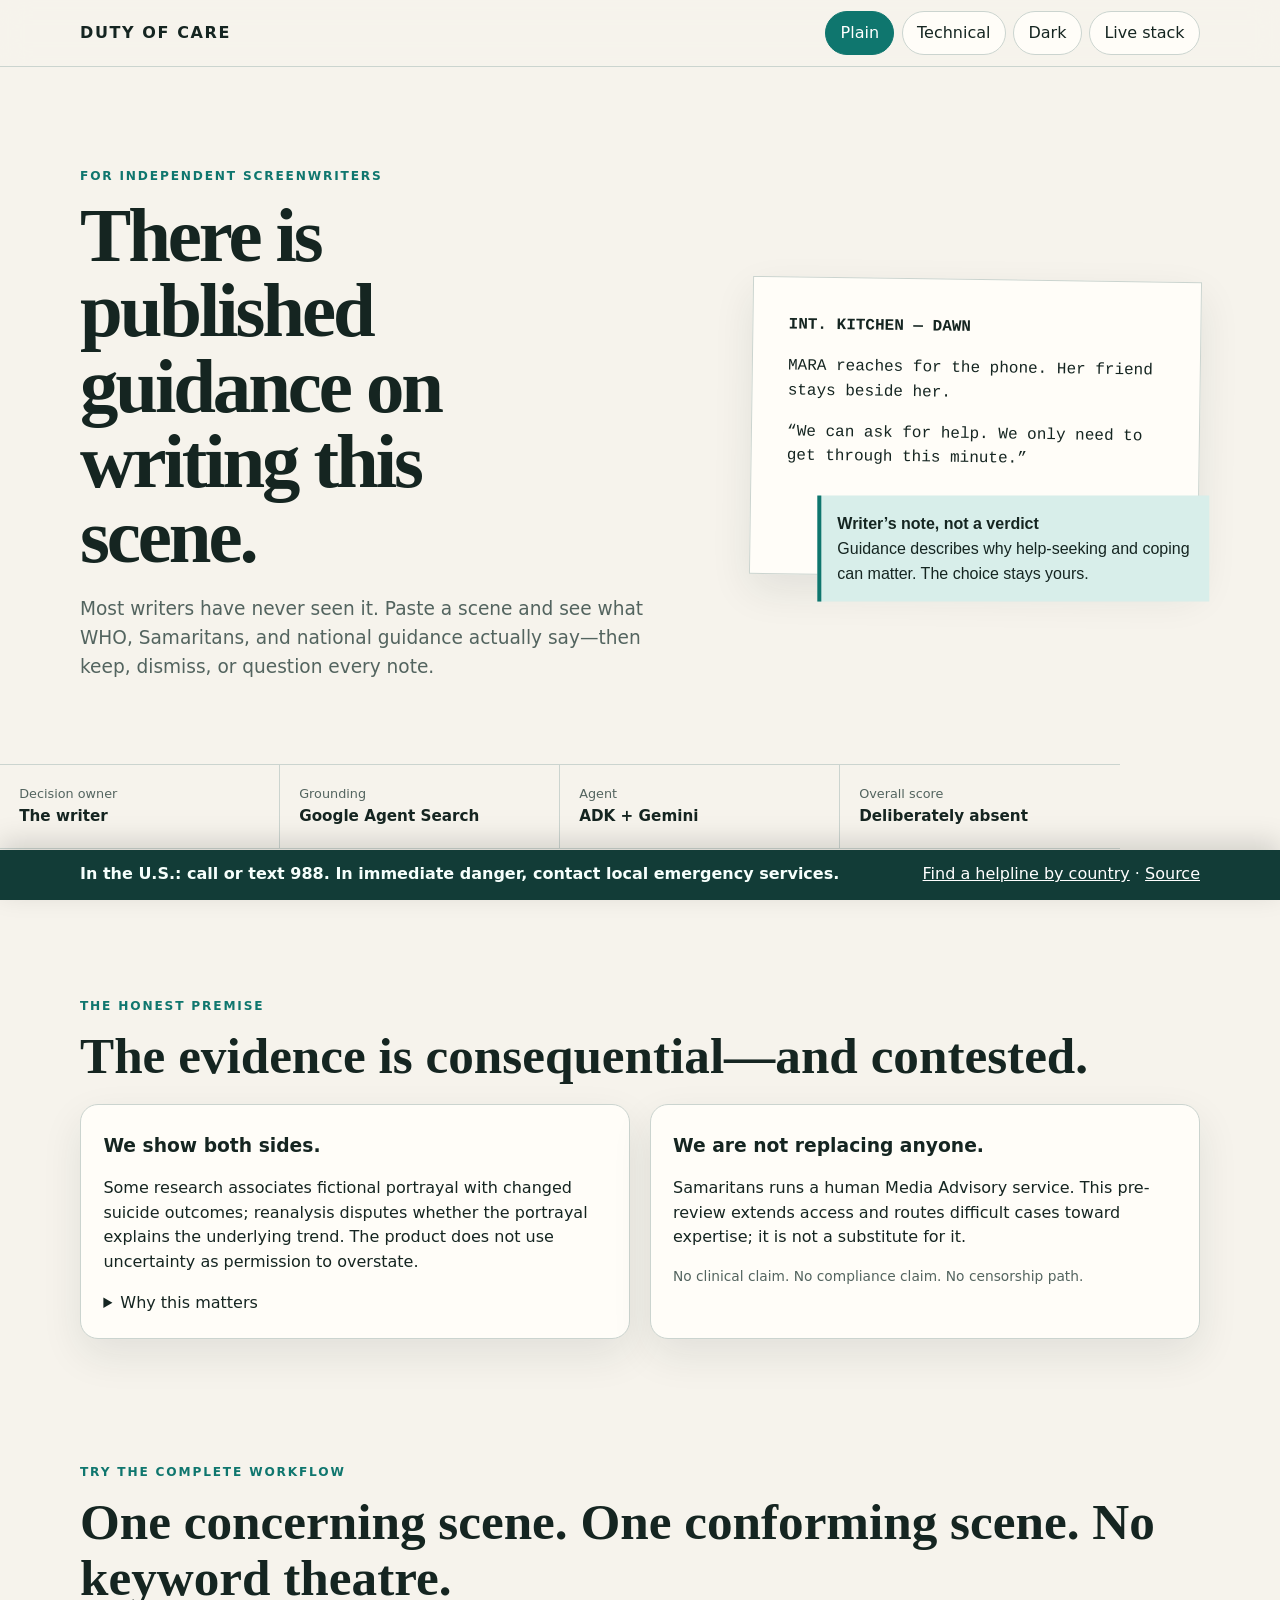
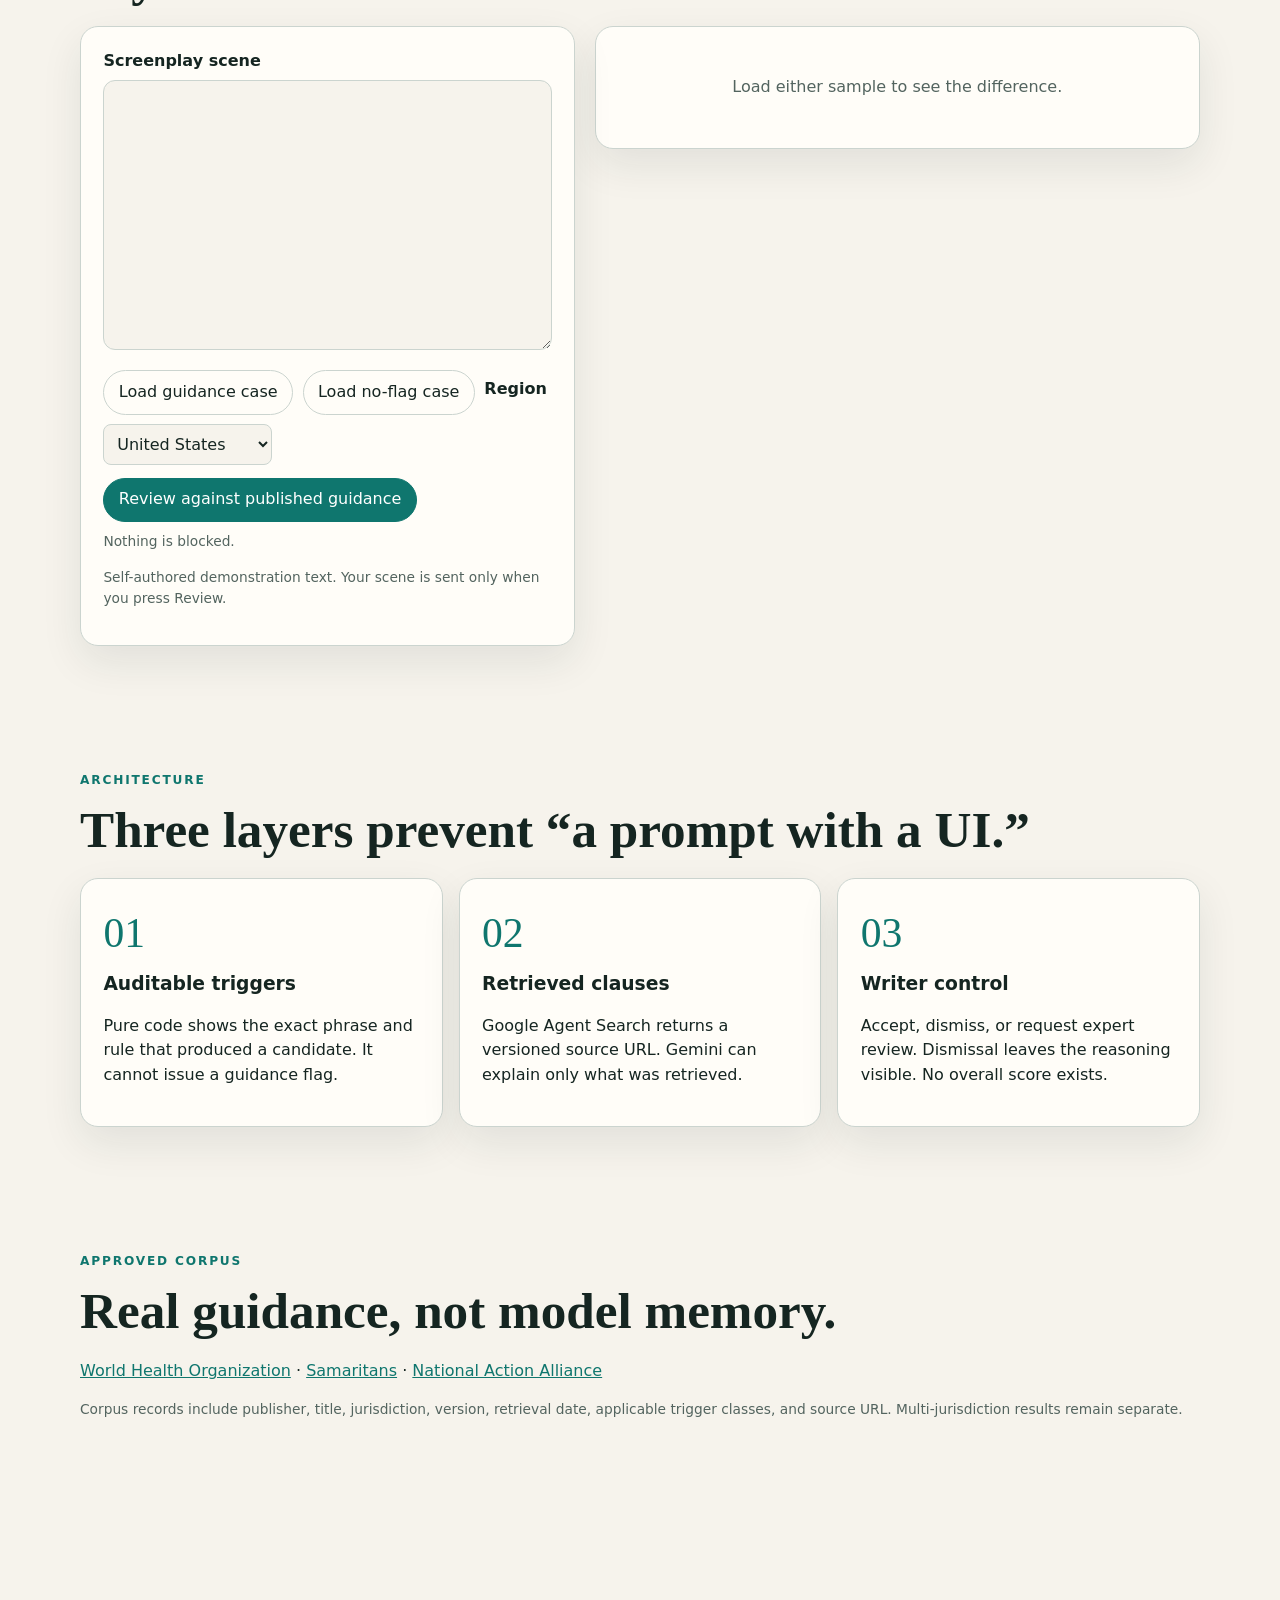
==== app/web/index.html @ 9bfb8b33 "Ship grounded ADK duty-of-care workflow" ====
<!doctype html>
<html lang="en" data-reading="plain">
<head>
  <meta charset="utf-8">
  <meta name="viewport" content="width=device-width, initial-scale=1">
  <meta name="description" content="Guidance-grounded pre-review for independent screenwriters.">
  <title>Duty of Care</title>
  <style>
    :root{color-scheme:light;--paper:#f6f3ec;--ink:#152521;--muted:#53645f;--line:#cbd4cf;--card:#fffdf8;--teal:#0f766e;--teal2:#d8eeea;--warn:#8b4c20;--shadow:0 16px 42px rgba(26,49,42,.09);font-family:Inter,ui-sans-serif,system-ui,sans-serif}
    html[data-theme="dark"]{color-scheme:dark;--paper:#101916;--ink:#eef7f3;--muted:#adbbb6;--line:#395049;--card:#17231f;--teal:#5ee0d2;--teal2:#173c37;--warn:#ffc395;--shadow:none}
    *{box-sizing:border-box}body{margin:0;background:var(--paper);color:var(--ink);line-height:1.55}.skip{position:absolute;left:-9999px}.skip:focus{left:1rem;top:1rem;background:var(--card);padding:.75rem;z-index:9}.shell{width:min(1120px,calc(100% - 2rem));margin:auto}
    header{position:sticky;top:0;z-index:4;background:color-mix(in srgb,var(--paper) 92%,transparent);backdrop-filter:blur(14px);border-bottom:1px solid var(--line)}nav{height:66px;display:flex;align-items:center;justify-content:space-between;gap:1rem}.brand{font-weight:800;letter-spacing:.1em}.tools{display:flex;gap:.45rem;align-items:center}button,select,textarea{font:inherit}button{border:1px solid var(--line);border-radius:999px;background:var(--card);color:var(--ink);padding:.55rem .9rem;cursor:pointer}button:hover{border-color:var(--teal)}button[aria-pressed="true"],.primary{background:var(--teal);color:#fff;border-color:var(--teal)}html[data-theme="dark"] .primary,html[data-theme="dark"] button[aria-pressed="true"]{color:#071512}
    main{padding-bottom:9rem}.hero{padding:5.5rem 0 3rem;display:grid;grid-template-columns:1.15fr .85fr;gap:4rem;align-items:center}.eyebrow{font-size:.76rem;font-weight:800;letter-spacing:.15em;color:var(--teal);text-transform:uppercase}.hero h1{font-family:Georgia,serif;font-size:clamp(2.6rem,6vw,5.2rem);line-height:.98;letter-spacing:-.04em;margin:.5rem 0 1.3rem;max-width:12ch}.deck{font-size:1.16rem;color:var(--muted);max-width:62ch}.script{background:var(--card);box-shadow:var(--shadow);padding:2.2rem;border:1px solid var(--line);font-family:ui-monospace,monospace;position:relative;transform:rotate(.8deg)}.annotation{margin:1.5rem -3rem -3.8rem 2rem;background:var(--teal2);border-left:4px solid var(--teal);padding:1rem;font-family:Inter,sans-serif;transform:rotate(-.8deg)}
    .facts{display:grid;grid-template-columns:repeat(4,1fr);border-block:1px solid var(--line);margin:1rem 0 5rem}.facts div{padding:1.2rem;border-right:1px solid var(--line)}.facts div:last-child{border:0}.facts span{display:block;color:var(--muted);font-size:.8rem}.facts strong{font-size:.95rem}.section{padding:3.5rem 0}.section h2{font-family:Georgia,serif;font-size:clamp(2rem,4vw,3.4rem);line-height:1.08;margin:.4rem 0 1.3rem}.grid{display:grid;grid-template-columns:1fr 1fr;gap:1.2rem}.card{background:var(--card);border:1px solid var(--line);border-radius:18px;padding:1.4rem;box-shadow:var(--shadow)}.card h3{margin:.2rem 0 .5rem}.small{font-size:.86rem;color:var(--muted)}.info{border:0;padding:.1rem .45rem;color:var(--teal);background:transparent;font-weight:bold}.tooltip{border-left:3px solid var(--teal);padding:.8rem 1rem;background:var(--teal2);font-size:.9rem}
    .workbench{display:grid;grid-template-columns:.9fr 1.1fr;gap:1.2rem;align-items:start}.editor{position:sticky;top:84px}label{display:block;font-weight:700;margin-bottom:.35rem}textarea{width:100%;min-height:270px;resize:vertical;background:var(--paper);color:var(--ink);border:1px solid var(--line);border-radius:12px;padding:1rem;font-family:ui-monospace,monospace;font-size:.9rem}select{background:var(--paper);color:var(--ink);border:1px solid var(--line);border-radius:8px;padding:.55rem}.row{display:flex;gap:.6rem;align-items:center;flex-wrap:wrap;margin-top:.8rem}.results{min-height:360px}.empty{color:var(--muted);padding:3rem 1rem;text-align:center}.flag{margin-bottom:1rem}.flag.dismissed{opacity:.68}.flag.dismissed .flag-body{text-decoration:none}.state{font-size:.74rem;text-transform:uppercase;letter-spacing:.1em;color:var(--teal);font-weight:800}.clause{border-left:3px solid var(--teal);padding-left:1rem;margin:1rem 0}.clause a{color:var(--teal)}.agent-copy{white-space:pre-wrap}.controls{display:flex;gap:.5rem;flex-wrap:wrap}.danger-note{color:var(--warn)}
    .flow{display:grid;grid-template-columns:repeat(3,1fr);gap:1rem}.number{font-family:Georgia,serif;font-size:2.6rem;color:var(--teal)}.sources a{color:var(--teal)}footer{position:fixed;bottom:0;left:0;right:0;background:#123c37;color:#f6fffc;z-index:6;padding:.8rem 0;box-shadow:0 -8px 28px rgba(0,0,0,.15)}footer .shell{display:flex;justify-content:space-between;gap:1rem;align-items:center}footer a{color:#fff}.resource{font-weight:700}
    [data-reading="plain"] [data-mode="technical"],[data-reading="technical"] [data-mode="plain"]{display:none}.live{position:fixed;right:1rem;top:76px;background:var(--card);border:1px solid var(--line);border-radius:14px;padding:1rem;width:min(340px,calc(100% - 2rem));box-shadow:var(--shadow);z-index:8}.live[hidden]{display:none}.status-dot{display:inline-block;width:.65rem;height:.65rem;border-radius:50%;background:#b7791f;margin-right:.4rem}.status-dot.up{background:#12805c}.status-dot.down{background:#b54040}
    @media(max-width:800px){.hero,.workbench{grid-template-columns:1fr}.hero{gap:2rem;padding-top:3rem}.facts{grid-template-columns:1fr 1fr}.facts div:nth-child(2){border-right:0}.flow,.grid{grid-template-columns:1fr}.editor{position:static}.script{transform:none}.annotation{margin:1rem 0 -3rem;transform:none}footer .shell{align-items:flex-start;flex-direction:column;gap:.2rem}.tools button[data-label]{font-size:0}.tools button[data-label]::after{content:attr(data-label);font-size:.8rem}main{padding-bottom:10rem}}
  </style>
</head>
<body>
  <a class="skip" href="#main">Skip to content</a>
  <header><nav class="shell"><span class="brand">DUTY OF CARE</span><div class="tools"><button data-mode-button="plain" aria-pressed="true">Plain</button><button data-mode-button="technical" aria-pressed="false">Technical</button><button data-theme>Dark</button><button data-live data-label="Live stack">Live stack</button></div></nav></header>
  <main id="main">
    <section class="hero shell">
      <div><p class="eyebrow">For independent screenwriters</p><h1>There is published guidance on writing this scene.</h1><p class="deck" data-mode="plain">Most writers have never seen it. Paste a scene and see what WHO, Samaritans, and national guidance actually say—then keep, dismiss, or question every note.</p><p class="deck" data-mode="technical">Deterministic screenplay triggers select candidate passages. Google Agent Search retrieves source-linked clauses; a Gemini ADK reviewer explains context. No citation means no flag.</p></div>
      <div class="script" aria-label="Illustrative screenplay page"><strong>INT. KITCHEN — DAWN</strong><p>MARA reaches for the phone. Her friend stays beside her.</p><p>“We can ask for help. We only need to get through this minute.”</p><aside class="annotation"><strong>Writer’s note, not a verdict</strong><br>Guidance describes why help-seeking and coping can matter. The choice stays yours.</aside></div>
    </section>
    <div class="facts shell"><div><span>Decision owner</span><strong>The writer</strong></div><div><span>Grounding</span><strong>Google Agent Search</strong></div><div><span>Agent</span><strong>ADK + Gemini</strong></div><div><span>Overall score</span><strong>Deliberately absent</strong></div></div>

    <section class="section shell"><p class="eyebrow">The honest premise</p><h2>The evidence is consequential—and contested.</h2><div class="grid"><article class="card"><h3 data-mode="plain">We show both sides.</h3><h3 data-mode="technical">Association is not a settled causal estimate.</h3><p>Some research associates fictional portrayal with changed suicide outcomes; reanalysis disputes whether the portrayal explains the underlying trend. The product does not use uncertainty as permission to overstate.</p><details><summary>Why this matters</summary><p class="tooltip">An informed reviewer should see the disagreement, source dates, and limits—not a dramatic statistic stripped of context.</p></details></article><article class="card"><h3>We are not replacing anyone.</h3><p>Samaritans runs a human Media Advisory service. This pre-review extends access and routes difficult cases toward expertise; it is not a substitute for it.</p><p class="small">No clinical claim. No compliance claim. No censorship path.</p></article></div></section>

    <section class="section shell" id="review"><p class="eyebrow">Try the complete workflow</p><h2>One concerning scene. One conforming scene. No keyword theatre.</h2><div class="workbench"><form class="card editor" data-form><label for="scene">Screenplay scene</label><textarea id="scene" name="screenplay"></textarea><div class="row"><button type="button" data-sample="flagged">Load guidance case</button><button type="button" data-sample="not_flagged">Load no-flag case</button><label for="region">Region</label><select id="region" name="region"><option value="US">United States</option><option value="GB">United Kingdom</option><option value="CA">Canada</option></select></div><div class="row"><button class="primary" type="submit">Review against published guidance</button><span class="small" data-run-state>Nothing is blocked.</span></div><p class="small">Self-authored demonstration text. Your scene is sent only when you press Review.</p></form><section class="results" data-results aria-live="polite"><div class="card empty">Load either sample to see the difference.</div></section></div></section>

    <section class="section shell"><p class="eyebrow">Architecture</p><h2>Three layers prevent “a prompt with a UI.”</h2><div class="flow"><article class="card"><span class="number">01</span><h3>Auditable triggers</h3><p>Pure code shows the exact phrase and rule that produced a candidate. It cannot issue a guidance flag.</p></article><article class="card"><span class="number">02</span><h3>Retrieved clauses</h3><p>Google Agent Search returns a versioned source URL. Gemini can explain only what was retrieved.</p></article><article class="card"><span class="number">03</span><h3>Writer control</h3><p>Accept, dismiss, or request expert review. Dismissal leaves the reasoning visible. No overall score exists.</p></article></div></section>

    <section class="section shell sources"><p class="eyebrow">Approved corpus</p><h2>Real guidance, not model memory.</h2><p><a href="https://www.who.int/publications/i/item/preventing-suicide-a-resource-for-filmmakers-and-others-working-on-stage-and-screen">World Health Organization</a> · <a href="https://www.samaritans.org/about-samaritans/media-guidelines/guidance-portrayals-suicide-and-self-harm-drama/">Samaritans</a> · <a href="https://theactionalliance.org/resource/national-recommendations-depicting-suicide">National Action Alliance</a></p><p class="small">Corpus records include publisher, title, jurisdiction, version, retrieval date, applicable trigger classes, and source URL. Multi-jurisdiction results remain separate.</p></section>
  </main>

  <aside class="live" data-live-panel hidden><strong>Live integrations</strong><p class="small">Real round trips, cached for one minute.</p><div data-health>Waiting…</div><button data-live-close>Close</button></aside>
  <footer><div class="shell"><span class="resource">In the U.S.: call or text 988. In immediate danger, contact local emergency services.</span><span><a href="https://findahelpline.com/">Find a helpline by country</a> · <a href="https://github.com/usv240/duty-of-care">Source</a></span></div></footer>
  <script>
    const $=(q)=>document.querySelector(q);let samples={};
    function setMode(mode){document.documentElement.dataset.reading=mode;document.querySelectorAll('[data-mode-button]').forEach(b=>b.setAttribute('aria-pressed',String(b.dataset.modeButton===mode)));localStorage.setItem('care-mode',mode)}
    setMode(localStorage.getItem('care-mode')==='technical'?'technical':'plain');document.querySelectorAll('[data-mode-button]').forEach(b=>b.onclick=()=>setMode(b.dataset.modeButton));
    $('[data-theme]').onclick=()=>{const dark=document.documentElement.dataset.theme!=='dark';document.documentElement.dataset.theme=dark?'dark':'';$('[data-theme]').textContent=dark?'Light':'Dark'};
    async function loadSamples(){const r=await fetch('/v1/samples');samples=(await r.json()).data;$('[data-sample="flagged"]').onclick=()=>{$('#scene').value=samples.flagged};$('[data-sample="not_flagged"]').onclick=()=>{$('#scene').value=samples.not_flagged};$('#scene').value=samples.flagged}
    function el(tag,text,cls){const n=document.createElement(tag);if(text!==undefined)n.textContent=text;if(cls)n.className=cls;return n}
    function render(data){const host=$('[data-results]');host.replaceChildren();if(!data.grounded_flags.length){const c=el('article',undefined,'card');c.append(el('span','No guidance flag was raised.','state'),el('h3','The subject alone is not the test.'),el('p','No deterministic candidate plus applicable retrieved clause survived the gate. This is still not certification.'));host.append(c);return}data.grounded_flags.forEach(flag=>{const card=el('article',undefined,'card flag');const state=el('span','Open · writer decides','state');card.append(state,el('h3',flag.heading));flag.triggers.forEach(t=>card.append(el('p',`${t.trigger_class.replaceAll('_',' ')} — ${t.rule}`,'small')));flag.clauses.forEach(c=>{const box=el('div',undefined,'clause');box.append(el('strong',`${c.publisher} · ${c.jurisdiction}`),el('p',c.clause));const a=el('a','Open source');a.href=c.source_url;a.target='_blank';a.rel='noreferrer';box.append(a);card.append(box)});card.append(el('p',flag.agent.text,'agent-copy'));const controls=el('div',undefined,'controls');[['Accept note','accepted'],['Dismiss note','dismissed'],['Request expert review','expert review requested']].forEach(([label,next])=>{const b=el('button',label);b.type='button';b.onclick=()=>{state.textContent=`${next} · reasoning remains visible`;if(next==='dismissed')card.classList.add('dismissed')};controls.append(b)});card.append(controls);host.append(card)})}
    $('[data-form]').onsubmit=async e=>{e.preventDefault();const state=$('[data-run-state]');state.textContent='Retrieving clauses and running the grounded reviewer…';const body={screenplay:$('#scene').value,region:$('#region').value};try{const r=await fetch('/v1/review',{method:'POST',headers:{'content-type':'application/json'},body:JSON.stringify(body)});const p=await r.json();if(!r.ok)throw new Error(p.detail?.message||p.error?.message||'Review failed');render(p.data);state.textContent='Complete · writer still decides.'}catch(err){state.textContent=err.message;const c=el('div',undefined,'card danger-note');c.textContent='The review failed closed. No guidance result was invented.';$('[data-results]').replaceChildren(c)}};
    $('[data-live]').onclick=async()=>{const panel=$('[data-live-panel]');panel.hidden=false;const host=$('[data-health]');host.textContent='Checking…';try{const r=await fetch('/health');const p=await r.json();host.replaceChildren();Object.entries(p.integrations).forEach(([name,v])=>{const row=el('p');const dot=el('span',undefined,`status-dot ${v.ok?'up':'down'}`);row.append(dot,document.createTextNode(`${name.replaceAll('_',' ')} · ${v.ok?'available':'unavailable'}`));host.append(row)})}catch{host.textContent='Health check unavailable'}};$('[data-live-close]').onclick=()=>{$('[data-live-panel]').hidden=true};
    loadSamples();
  </script>
</body>
</html>
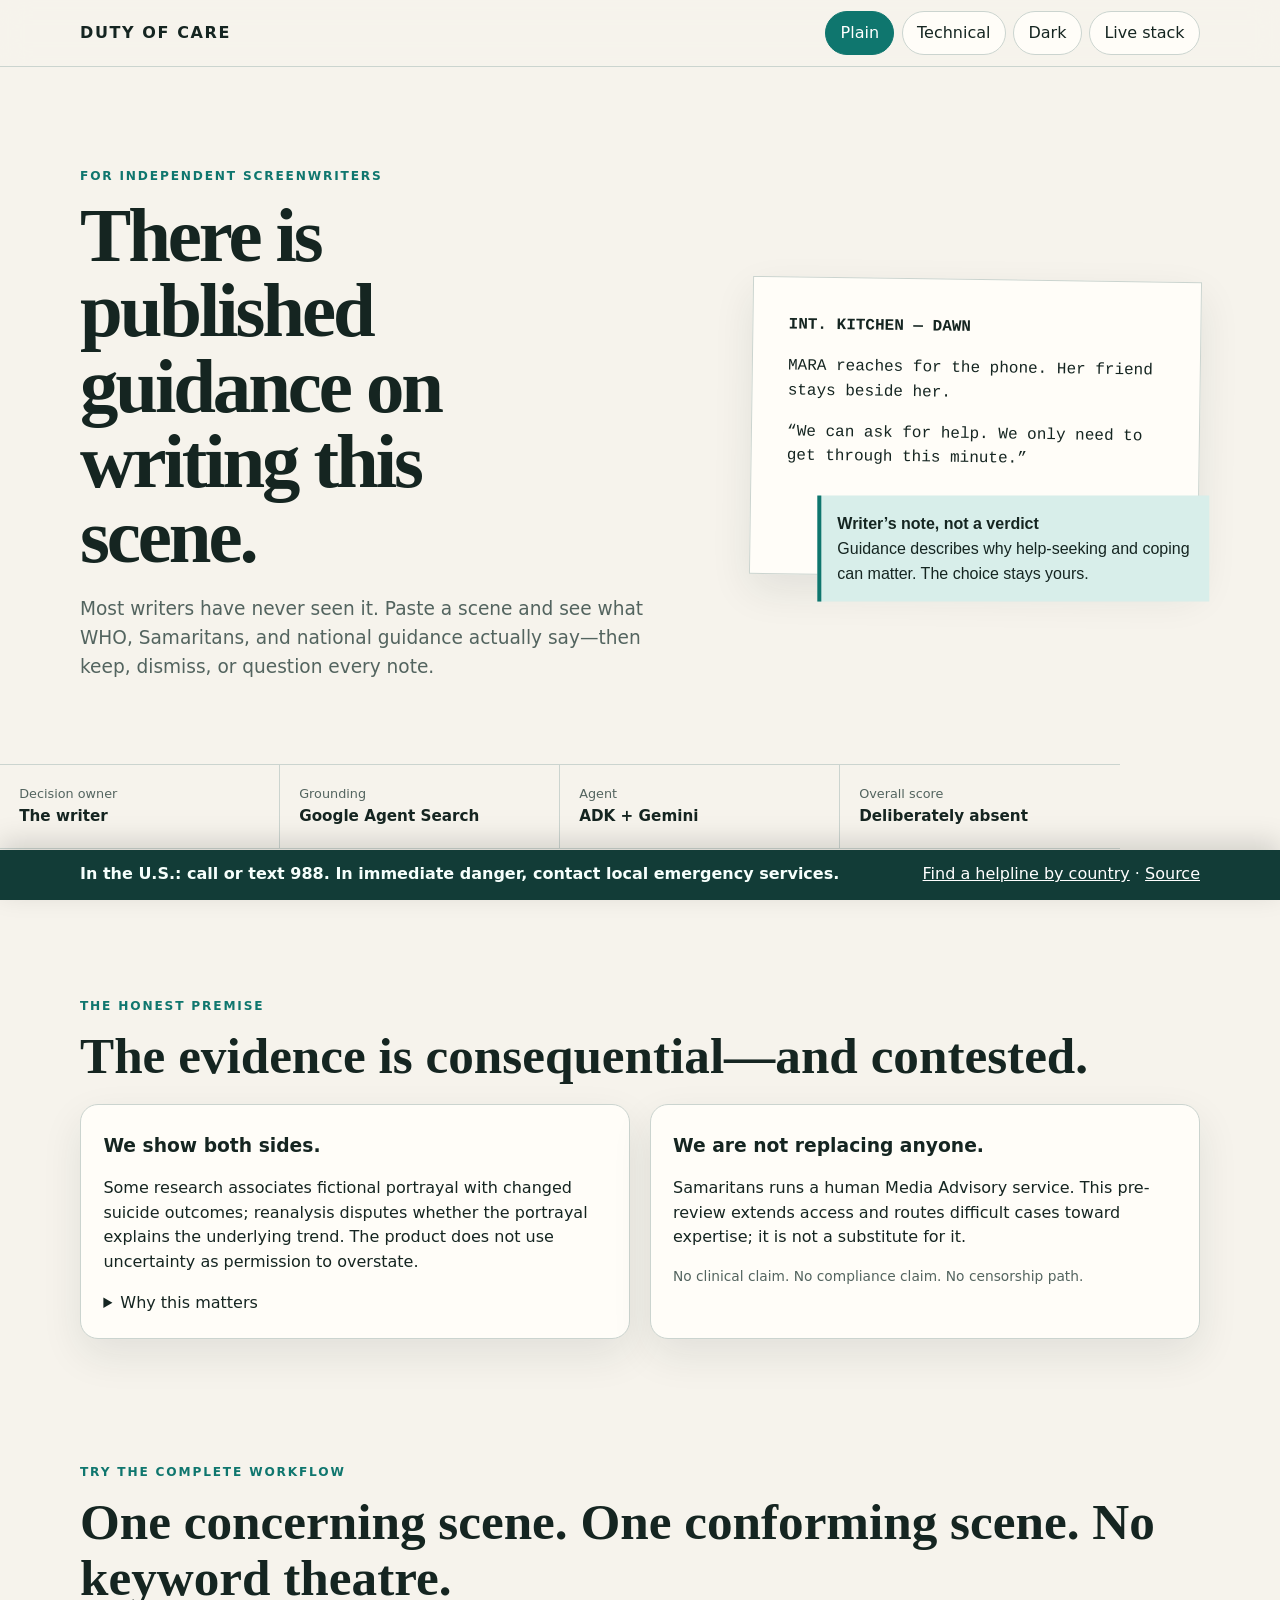
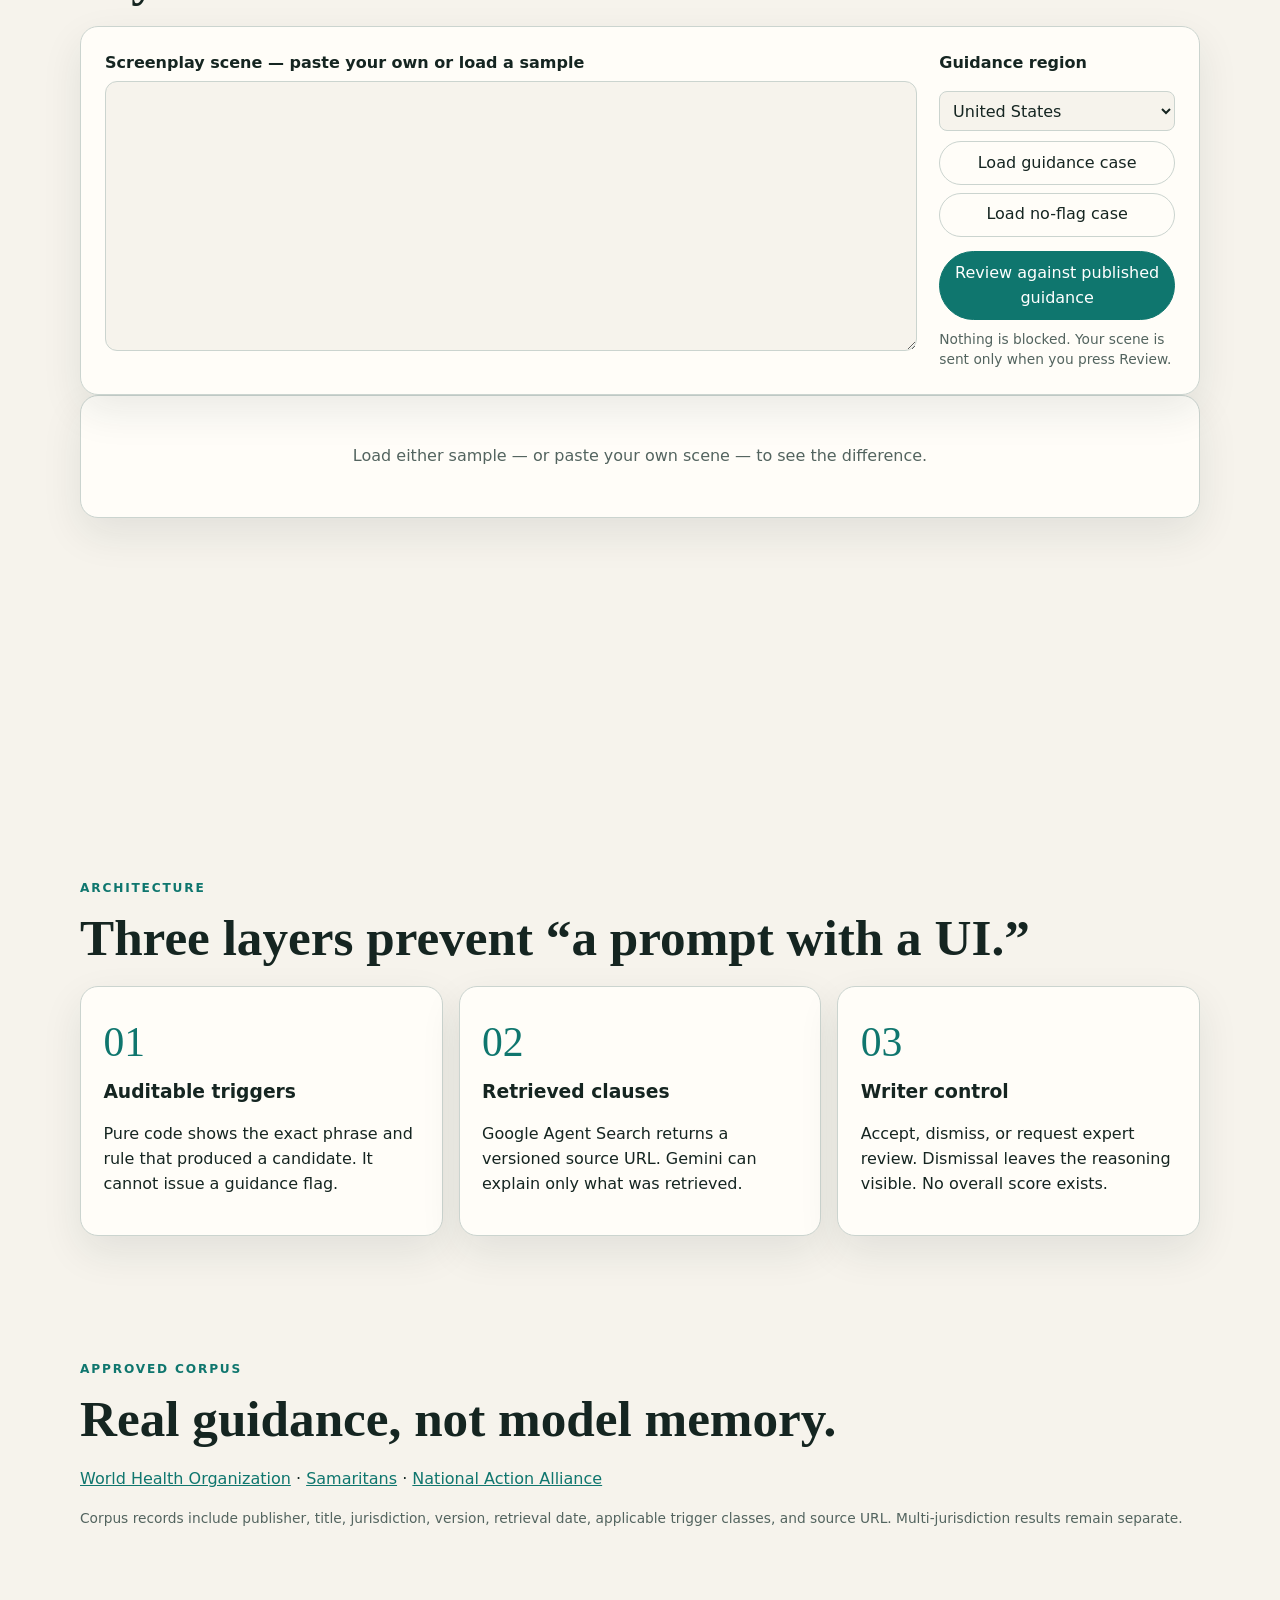
==== commit e9503db9: "Replace flat flag list with an annotated screenplay coverage view Triggers now carry exact character" ====
--- a/app/web/index.html
+++ b/app/web/index.html
@@ -16,6 +16,60 @@
     .flow{display:grid;grid-template-columns:repeat(3,1fr);gap:1rem}.number{font-family:Georgia,serif;font-size:2.6rem;color:var(--teal)}.sources a{color:var(--teal)}footer{position:fixed;bottom:0;left:0;right:0;background:#123c37;color:#f6fffc;z-index:6;padding:.8rem 0;box-shadow:0 -8px 28px rgba(0,0,0,.15)}footer .shell{display:flex;justify-content:space-between;gap:1rem;align-items:center}footer a{color:#fff}.resource{font-weight:700}
     [data-reading="plain"] [data-mode="technical"],[data-reading="technical"] [data-mode="plain"]{display:none}.live{position:fixed;right:1rem;top:76px;background:var(--card);border:1px solid var(--line);border-radius:14px;padding:1rem;width:min(340px,calc(100% - 2rem));box-shadow:var(--shadow);z-index:8}.live[hidden]{display:none}.status-dot{display:inline-block;width:.65rem;height:.65rem;border-radius:50%;background:#b7791f;margin-right:.4rem}.status-dot.up{background:#12805c}.status-dot.down{background:#b54040}
     @media(max-width:800px){.hero,.workbench{grid-template-columns:1fr}.hero{gap:2rem;padding-top:3rem}.facts{grid-template-columns:1fr 1fr}.facts div:nth-child(2){border-right:0}.flow,.grid{grid-template-columns:1fr}.editor{position:static}.script{transform:none}.annotation{margin:1rem 0 -3rem;transform:none}footer .shell{align-items:flex-start;flex-direction:column;gap:.2rem}.tools button[data-label]{font-size:0}.tools button[data-label]::after{content:attr(data-label);font-size:.8rem}main{padding-bottom:10rem}}
+
+    /* --- coverage workbench --- */
+    .tally{display:grid;grid-template-columns:repeat(4,1fr);gap:1px;background:var(--line);border:1px solid var(--line);border-radius:14px;overflow:hidden;margin-bottom:1.1rem}
+    .tally div{background:var(--card);padding:.85rem 1rem}.tally b{display:block;font-size:1.5rem;font-family:Georgia,serif;line-height:1.1}.tally span{font-size:.72rem;color:var(--muted);text-transform:uppercase;letter-spacing:.08em}
+    .coverage{display:grid;grid-template-columns:1.02fr .98fr;gap:1.2rem;align-items:start}
+    .page{background:#fffefb;color:#1a1a1a;border:1px solid var(--line);border-radius:6px;box-shadow:var(--shadow);padding:2.4rem 2.6rem;font-family:"Courier New",ui-monospace,monospace;font-size:.92rem;line-height:1.75;position:sticky;top:84px;max-height:78vh;overflow:auto}
+    html[data-theme="dark"] .page{background:#f4f1e8}
+    .page .slug{font-weight:700;text-transform:uppercase;letter-spacing:.06em;margin:1.6rem 0 .9rem}.page .slug:first-child{margin-top:0}
+    .page p{margin:0 0 .85rem;white-space:pre-wrap}
+    .page .pagehead{display:flex;justify-content:space-between;font-size:.7rem;letter-spacing:.12em;color:#8a8578;border-bottom:1px solid #e2ddd0;padding-bottom:.6rem;margin-bottom:1.4rem;text-transform:uppercase}
+    mark.trig{background:transparent;color:inherit;border-bottom:2.5px solid var(--tc);padding:.05em 0;cursor:pointer;position:relative}
+    mark.trig:hover,mark.trig.active{background:var(--tcbg)}
+    mark.trig.active{outline:2px solid var(--tc);outline-offset:2px;border-radius:2px}
+    mark.trig sup{font-family:Inter,sans-serif;font-size:.6rem;font-weight:800;color:var(--tc);padding-left:.15em;vertical-align:super}
+    .tc-method_specificity{--tc:#b3261e;--tcbg:#fbe4e2}.tc-framing_as_solution{--tc:#9a5b00;--tcbg:#fcefdc}.tc-absence_of_help_seeking{--tc:#0f766e;--tcbg:#dcf0ed}.tc-romanticisation{--tc:#6b3fa0;--tcbg:#eee5f7}.tc-repetition{--tc:#4a5568;--tcbg:#e6e9ee}.tc-signposting_absence{--tc:#4a5568;--tcbg:#e6e9ee}
+    .notes{display:grid;gap:.9rem}
+    .note{background:var(--card);border:1px solid var(--line);border-radius:16px;box-shadow:var(--shadow);overflow:hidden;transition:opacity .18s,border-color .18s}
+    .note.dismissed{opacity:.55}.note.flash{border-color:var(--teal);box-shadow:0 0 0 3px var(--teal2)}
+    .note-top{padding:1rem 1.2rem .8rem;border-bottom:1px solid var(--line);display:flex;justify-content:space-between;align-items:flex-start;gap:.8rem}
+    .note-top h3{margin:0;font-size:.95rem;font-family:ui-monospace,monospace;letter-spacing:.02em}
+    .state{font-size:.68rem;text-transform:uppercase;letter-spacing:.1em;color:var(--teal);font-weight:800;white-space:nowrap}
+    .chips{display:flex;flex-wrap:wrap;gap:.35rem;padding:.85rem 1.2rem 0}
+    .chip{font-size:.7rem;font-weight:700;letter-spacing:.04em;padding:.28rem .6rem;border-radius:999px;border:1px solid var(--tc);color:var(--tc);background:var(--tcbg);cursor:pointer}
+    html[data-theme="dark"] .chip{background:transparent}
+    .rulelist{margin:.8rem 1.2rem 0;padding:0;list-style:none;font-size:.82rem;color:var(--muted)}.rulelist li{padding-left:1rem;position:relative;margin-bottom:.3rem}.rulelist li::before{content:"";position:absolute;left:0;top:.55em;width:5px;height:5px;border-radius:50%;background:var(--muted)}
+    .srcs{margin:1rem 1.2rem 0;border-top:1px dashed var(--line);padding-top:.9rem}
+    .srchead{font-size:.7rem;text-transform:uppercase;letter-spacing:.1em;color:var(--muted);font-weight:800;margin-bottom:.6rem;display:flex;align-items:center;gap:.4rem}
+    .src{display:grid;grid-template-columns:auto 1fr;gap:.7rem;padding:.6rem 0;border-bottom:1px solid var(--line)}.src:last-child{border-bottom:0}
+    .sigil{width:34px;height:34px;border-radius:8px;background:var(--teal);color:#fff;display:grid;place-items:center;font-size:.68rem;font-weight:800;letter-spacing:.02em}
+    html[data-theme="dark"] .sigil{color:#071512}
+    .src q{display:block;font-size:.86rem;line-height:1.5;quotes:none;font-style:italic;color:var(--ink)}
+    .srcmeta{font-size:.72rem;color:var(--muted);margin-top:.3rem;display:flex;flex-wrap:wrap;gap:.5rem;align-items:center}
+    .juris{border:1px solid var(--line);border-radius:4px;padding:.05rem .35rem;font-weight:700;letter-spacing:.04em}
+    .srcmeta a{color:var(--teal)}
+    .revision{margin:1rem 1.2rem 0;background:var(--teal2);border-left:3px solid var(--teal);border-radius:0 10px 10px 0;padding:.9rem 1rem}
+    .revision .who{font-size:.7rem;text-transform:uppercase;letter-spacing:.1em;font-weight:800;color:var(--teal);margin-bottom:.45rem;display:flex;gap:.4rem;align-items:center;flex-wrap:wrap}
+    .revision p{margin:0;font-size:.88rem;white-space:pre-wrap;line-height:1.6}
+    .modelchip{font-size:.62rem;background:var(--card);border:1px solid var(--line);border-radius:999px;padding:.1rem .5rem;letter-spacing:.02em;color:var(--muted);font-weight:700}
+    .controls{display:flex;gap:.45rem;flex-wrap:wrap;padding:1rem 1.2rem 1.2rem}.controls button{font-size:.82rem;padding:.45rem .8rem}
+    .audit{background:var(--card);border:1px dashed var(--line);border-radius:14px;padding:1rem 1.2rem;font-size:.84rem}
+    .audit h4{margin:0 0 .6rem;font-size:.72rem;text-transform:uppercase;letter-spacing:.1em;color:var(--muted)}
+    .audit ol{margin:0;padding-left:1.1rem;color:var(--muted)}.audit li{margin-bottom:.25rem}
+    .clear-note{background:var(--card);border:1px solid var(--line);border-radius:16px;padding:1.6rem;box-shadow:var(--shadow)}
+    .clear-note .state{color:#12805c}
+    @media(max-width:900px){.coverage{grid-template-columns:1fr}.page{position:static;max-height:none;padding:1.6rem}.tally{grid-template-columns:1fr 1fr}}
+
+    .editor{padding:1.5rem}
+    .editrow{display:grid;grid-template-columns:1.55fr .45fr;gap:1.4rem;align-items:start}
+    .editside{display:grid;gap:.6rem;align-content:start}
+    .editside .small{margin:0;line-height:1.45}
+    .samplebtns{display:grid;gap:.45rem}
+    .samplebtns button{width:100%}
+    .editside .primary{width:100%;margin-top:.3rem}
+    @media(max-width:800px){.editrow{grid-template-columns:1fr}}
   </style>
 </head>
 <body>
@@ -30,7 +84,7 @@
 
     <section class="section shell"><p class="eyebrow">The honest premise</p><h2>The evidence is consequential—and contested.</h2><div class="grid"><article class="card"><h3 data-mode="plain">We show both sides.</h3><h3 data-mode="technical">Association is not a settled causal estimate.</h3><p>Some research associates fictional portrayal with changed suicide outcomes; reanalysis disputes whether the portrayal explains the underlying trend. The product does not use uncertainty as permission to overstate.</p><details><summary>Why this matters</summary><p class="tooltip">An informed reviewer should see the disagreement, source dates, and limits—not a dramatic statistic stripped of context.</p></details></article><article class="card"><h3>We are not replacing anyone.</h3><p>Samaritans runs a human Media Advisory service. This pre-review extends access and routes difficult cases toward expertise; it is not a substitute for it.</p><p class="small">No clinical claim. No compliance claim. No censorship path.</p></article></div></section>
 
-    <section class="section shell" id="review"><p class="eyebrow">Try the complete workflow</p><h2>One concerning scene. One conforming scene. No keyword theatre.</h2><div class="workbench"><form class="card editor" data-form><label for="scene">Screenplay scene</label><textarea id="scene" name="screenplay"></textarea><div class="row"><button type="button" data-sample="flagged">Load guidance case</button><button type="button" data-sample="not_flagged">Load no-flag case</button><label for="region">Region</label><select id="region" name="region"><option value="US">United States</option><option value="GB">United Kingdom</option><option value="CA">Canada</option></select></div><div class="row"><button class="primary" type="submit">Review against published guidance</button><span class="small" data-run-state>Nothing is blocked.</span></div><p class="small">Self-authored demonstration text. Your scene is sent only when you press Review.</p></form><section class="results" data-results aria-live="polite"><div class="card empty">Load either sample to see the difference.</div></section></div></section>
+    <section class="section shell" id="review"><p class="eyebrow">Try the complete workflow</p><h2>One concerning scene. One conforming scene. No keyword theatre.</h2><form class="card editor" data-form><div class="editrow"><div><label for="scene">Screenplay scene — paste your own or load a sample</label><textarea id="scene" name="screenplay" spellcheck="false"></textarea></div><div class="editside"><label for="region">Guidance region</label><select id="region" name="region"><option value="US">United States</option><option value="GB">United Kingdom</option><option value="CA">Canada</option></select><div class="samplebtns"><button type="button" data-sample="flagged">Load guidance case</button><button type="button" data-sample="not_flagged">Load no-flag case</button></div><button class="primary" type="submit">Review against published guidance</button><p class="small" data-run-state>Nothing is blocked. Your scene is sent only when you press Review.</p></div></div></form><section class="results" data-results aria-live="polite"><div class="card empty">Load either sample — or paste your own scene — to see the difference.</div></section></section>
 
     <section class="section shell"><p class="eyebrow">Architecture</p><h2>Three layers prevent “a prompt with a UI.”</h2><div class="flow"><article class="card"><span class="number">01</span><h3>Auditable triggers</h3><p>Pure code shows the exact phrase and rule that produced a candidate. It cannot issue a guidance flag.</p></article><article class="card"><span class="number">02</span><h3>Retrieved clauses</h3><p>Google Agent Search returns a versioned source URL. Gemini can explain only what was retrieved.</p></article><article class="card"><span class="number">03</span><h3>Writer control</h3><p>Accept, dismiss, or request expert review. Dismissal leaves the reasoning visible. No overall score exists.</p></article></div></section>
 
@@ -46,7 +100,117 @@
     $('[data-theme]').onclick=()=>{const dark=document.documentElement.dataset.theme!=='dark';document.documentElement.dataset.theme=dark?'dark':'';$('[data-theme]').textContent=dark?'Light':'Dark'};
     async function loadSamples(){const r=await fetch('/v1/samples');samples=(await r.json()).data;$('[data-sample="flagged"]').onclick=()=>{$('#scene').value=samples.flagged};$('[data-sample="not_flagged"]').onclick=()=>{$('#scene').value=samples.not_flagged};$('#scene').value=samples.flagged}
     function el(tag,text,cls){const n=document.createElement(tag);if(text!==undefined)n.textContent=text;if(cls)n.className=cls;return n}
-    function render(data){const host=$('[data-results]');host.replaceChildren();if(!data.grounded_flags.length){const c=el('article',undefined,'card');c.append(el('span','No guidance flag was raised.','state'),el('h3','The subject alone is not the test.'),el('p','No deterministic candidate plus applicable retrieved clause survived the gate. This is still not certification.'));host.append(c);return}data.grounded_flags.forEach(flag=>{const card=el('article',undefined,'card flag');const state=el('span','Open · writer decides','state');card.append(state,el('h3',flag.heading));flag.triggers.forEach(t=>card.append(el('p',`${t.trigger_class.replaceAll('_',' ')} — ${t.rule}`,'small')));flag.clauses.forEach(c=>{const box=el('div',undefined,'clause');box.append(el('strong',`${c.publisher} · ${c.jurisdiction}`),el('p',c.clause));const a=el('a','Open source');a.href=c.source_url;a.target='_blank';a.rel='noreferrer';box.append(a);card.append(box)});card.append(el('p',flag.agent.text,'agent-copy'));const controls=el('div',undefined,'controls');[['Accept note','accepted'],['Dismiss note','dismissed'],['Request expert review','expert review requested']].forEach(([label,next])=>{const b=el('button',label);b.type='button';b.onclick=()=>{state.textContent=`${next} · reasoning remains visible`;if(next==='dismissed')card.classList.add('dismissed')};controls.append(b)});card.append(controls);host.append(card)})}
+    const CLASS_LABEL={method_specificity:'Method specificity',framing_as_solution:'Framed as solution',absence_of_help_seeking:'No help-seeking',romanticisation:'Romanticisation',repetition:'Repetition',signposting_absence:'No signpost'};
+    const decisions=[];
+    function initials(publisher){return publisher.split(/\s+/).filter(w=>/^[A-Za-z]/.test(w)).slice(0,3).map(w=>w[0].toUpperCase()).join('')}
+    function scenePage(scenes,triggers){
+      const page=el('div',undefined,'page');
+      const head=el('div',undefined,'pagehead');head.append(el('span','Scene coverage'),el('span',scenes.length+(scenes.length===1?' scene':' scenes')));page.append(head);
+      scenes.forEach(scene=>{
+        page.append(el('div',scene.heading,'slug'));
+        const spans=triggers.filter(t=>t.scene_id===scene.scene_id&&t.match_start>=0).sort((a,b)=>a.match_start-b.match_start);
+        const body=el('p');let cursor=0;
+        spans.forEach(t=>{
+          if(t.match_start<cursor)return;
+          if(t.match_start>cursor)body.append(document.createTextNode(scene.text.slice(cursor,t.match_start)));
+          const m=el('mark',scene.text.slice(t.match_start,t.match_end),'trig tc-'+t.trigger_class);
+          m.dataset.scene=scene.scene_id;m.dataset.klass=t.trigger_class;
+          m.title=CLASS_LABEL[t.trigger_class]||t.trigger_class;
+          m.append(el('sup','▲'));
+          m.onclick=()=>focusNote(scene.scene_id,m);
+          body.append(m);cursor=t.match_end;
+        });
+        body.append(document.createTextNode(scene.text.slice(cursor)));
+        page.append(body);
+      });
+      return page;
+    }
+    function focusNote(sceneId,mark){
+      document.querySelectorAll('mark.trig').forEach(x=>x.classList.remove('active'));
+      if(mark)mark.classList.add('active');
+      const note=document.querySelector('[data-note="'+sceneId+'"]');
+      if(!note)return;
+      note.classList.add('flash');note.scrollIntoView({behavior:'smooth',block:'center'});
+      setTimeout(()=>note.classList.remove('flash'),1400);
+    }
+    function highlightFor(sceneId,klass){
+      document.querySelectorAll('mark.trig').forEach(x=>x.classList.remove('active'));
+      const target=document.querySelector('mark.trig[data-scene="'+sceneId+'"][data-klass="'+klass+'"]');
+      if(target){target.classList.add('active');target.scrollIntoView({behavior:'smooth',block:'center'})}
+    }
+    function auditPanel(){
+      const box=el('div',undefined,'audit');box.append(el('h4','Writer decision record'));
+      const ol=el('ol');
+      if(!decisions.length)ol.append(el('li','No decision recorded yet. Nothing is blocked and nothing is auto-applied.'));
+      else decisions.forEach(d=>ol.append(el('li',d)));
+      box.append(ol);return box;
+    }
+    function refreshAudit(){const host=$('[data-audit]');if(host)host.replaceChildren(auditPanel())}
+    function render(data){
+      const host=$('[data-results]');host.replaceChildren();
+      const scenes=data.scenes||[];const cands=data.trigger_candidates||[];const flags=data.grounded_flags||[];
+      const clauseCount=flags.reduce((n,f)=>n+f.clauses.length,0);
+      const classes=new Set(cands.map(t=>t.trigger_class));
+      const tally=el('div',undefined,'tally');
+      [[scenes.length,'scenes parsed'],[classes.size,'trigger classes'],[clauseCount,'clauses retrieved'],['Writer','decides']].forEach(pair=>{const d=el('div');d.append(el('b',String(pair[0])),el('span',pair[1]));tally.append(d)});
+      host.append(tally);
+      const cov=el('div',undefined,'coverage');
+      cov.append(scenePage(scenes,cands));
+      const notes=el('div',undefined,'notes');
+      if(!flags.length){
+        const c=el('article',undefined,'clear-note');
+        c.append(el('span','No guidance flag raised','state'),el('h3','The subject alone is not the test.'),el('p','No deterministic candidate combined with an applicable retrieved clause survived the gate. Underlines in the page, if any, show what code noticed and chose not to escalate. This is still not certification.'));
+        notes.append(c);
+      }
+      flags.forEach(flag=>{
+        const note=el('article',undefined,'note');note.dataset.note=flag.scene_id;
+        const top=el('div',undefined,'note-top');
+        const state=el('span','Open · writer decides','state');
+        top.append(el('h3',flag.heading),state);note.append(top);
+        const chips=el('div',undefined,'chips');
+        flag.triggers.forEach(t=>{const c=el('button',CLASS_LABEL[t.trigger_class]||t.trigger_class,'chip tc-'+t.trigger_class);c.type='button';c.onclick=()=>highlightFor(flag.scene_id,t.trigger_class);chips.append(c)});
+        note.append(chips);
+        const rules=el('ul',undefined,'rulelist');
+        flag.triggers.forEach(t=>rules.append(el('li',t.rule)));
+        note.append(rules);
+        const srcs=el('div',undefined,'srcs');
+        const sh=el('div',undefined,'srchead');sh.append(el('span','Retrieved guidance · '+flag.clauses.length+(flag.clauses.length===1?' clause':' clauses')));srcs.append(sh);
+        flag.clauses.forEach(c=>{
+          const row=el('div',undefined,'src');
+          row.append(el('div',initials(c.publisher),'sigil'));
+          const body=el('div');body.append(el('q',c.clause));
+          const meta=el('div',undefined,'srcmeta');
+          meta.append(el('span',c.jurisdiction,'juris'),el('span',c.publisher));
+          if(c.version)meta.append(el('span','v'+c.version));
+          const a=el('a','Open source ↗');a.href=c.source_url;a.target='_blank';a.rel='noreferrer';meta.append(a);
+          body.append(meta);row.append(body);srcs.append(row);
+        });
+        note.append(srcs);
+        const rev=el('div',undefined,'revision');
+        const who=el('div',undefined,'who');
+        who.append(el('span','Suggested alternative · preserves dramatic intent'));
+        if(flag.agent&&flag.agent.model)who.append(el('span',flag.agent.model,'modelchip'));
+        if(flag.agent&&flag.agent.safety_filter)who.append(el('span','filter: '+flag.agent.safety_filter,'modelchip'));
+        rev.append(who,el('p',(flag.agent&&flag.agent.text)||'No alternative was generated.'));
+        note.append(rev);
+        const controls=el('div',undefined,'controls');
+        [['Accept note','accepted'],['Dismiss note','dismissed'],['Request expert review','sent for expert review']].forEach(pair=>{
+          const b=el('button',pair[0]);b.type='button';
+          b.onclick=()=>{
+            state.textContent=pair[1]+' · reasoning stays visible';
+            note.classList.toggle('dismissed',pair[1]==='dismissed');
+            decisions.push(new Date().toLocaleTimeString()+' — '+flag.heading+': '+pair[1]);
+            refreshAudit();
+          };
+          controls.append(b);
+        });
+        note.append(controls);
+        notes.append(note);
+      });
+      const auditHost=el('div');auditHost.dataset.audit='';auditHost.append(auditPanel());
+      notes.append(auditHost);
+      cov.append(notes);host.append(cov);
+    }
     $('[data-form]').onsubmit=async e=>{e.preventDefault();const state=$('[data-run-state]');state.textContent='Retrieving clauses and running the grounded reviewer…';const body={screenplay:$('#scene').value,region:$('#region').value};try{const r=await fetch('/v1/review',{method:'POST',headers:{'content-type':'application/json'},body:JSON.stringify(body)});const p=await r.json();if(!r.ok)throw new Error(p.detail?.message||p.error?.message||'Review failed');render(p.data);state.textContent='Complete · writer still decides.'}catch(err){state.textContent=err.message;const c=el('div',undefined,'card danger-note');c.textContent='The review failed closed. No guidance result was invented.';$('[data-results]').replaceChildren(c)}};
     $('[data-live]').onclick=async()=>{const panel=$('[data-live-panel]');panel.hidden=false;const host=$('[data-health]');host.textContent='Checking…';try{const r=await fetch('/health');const p=await r.json();host.replaceChildren();Object.entries(p.integrations).forEach(([name,v])=>{const row=el('p');const dot=el('span',undefined,`status-dot ${v.ok?'up':'down'}`);row.append(dot,document.createTextNode(`${name.replaceAll('_',' ')} · ${v.ok?'available':'unavailable'}`));host.append(row)})}catch{host.textContent='Health check unavailable'}};$('[data-live-close]').onclick=()=>{$('[data-live-panel]').hidden=true};
     loadSamples();
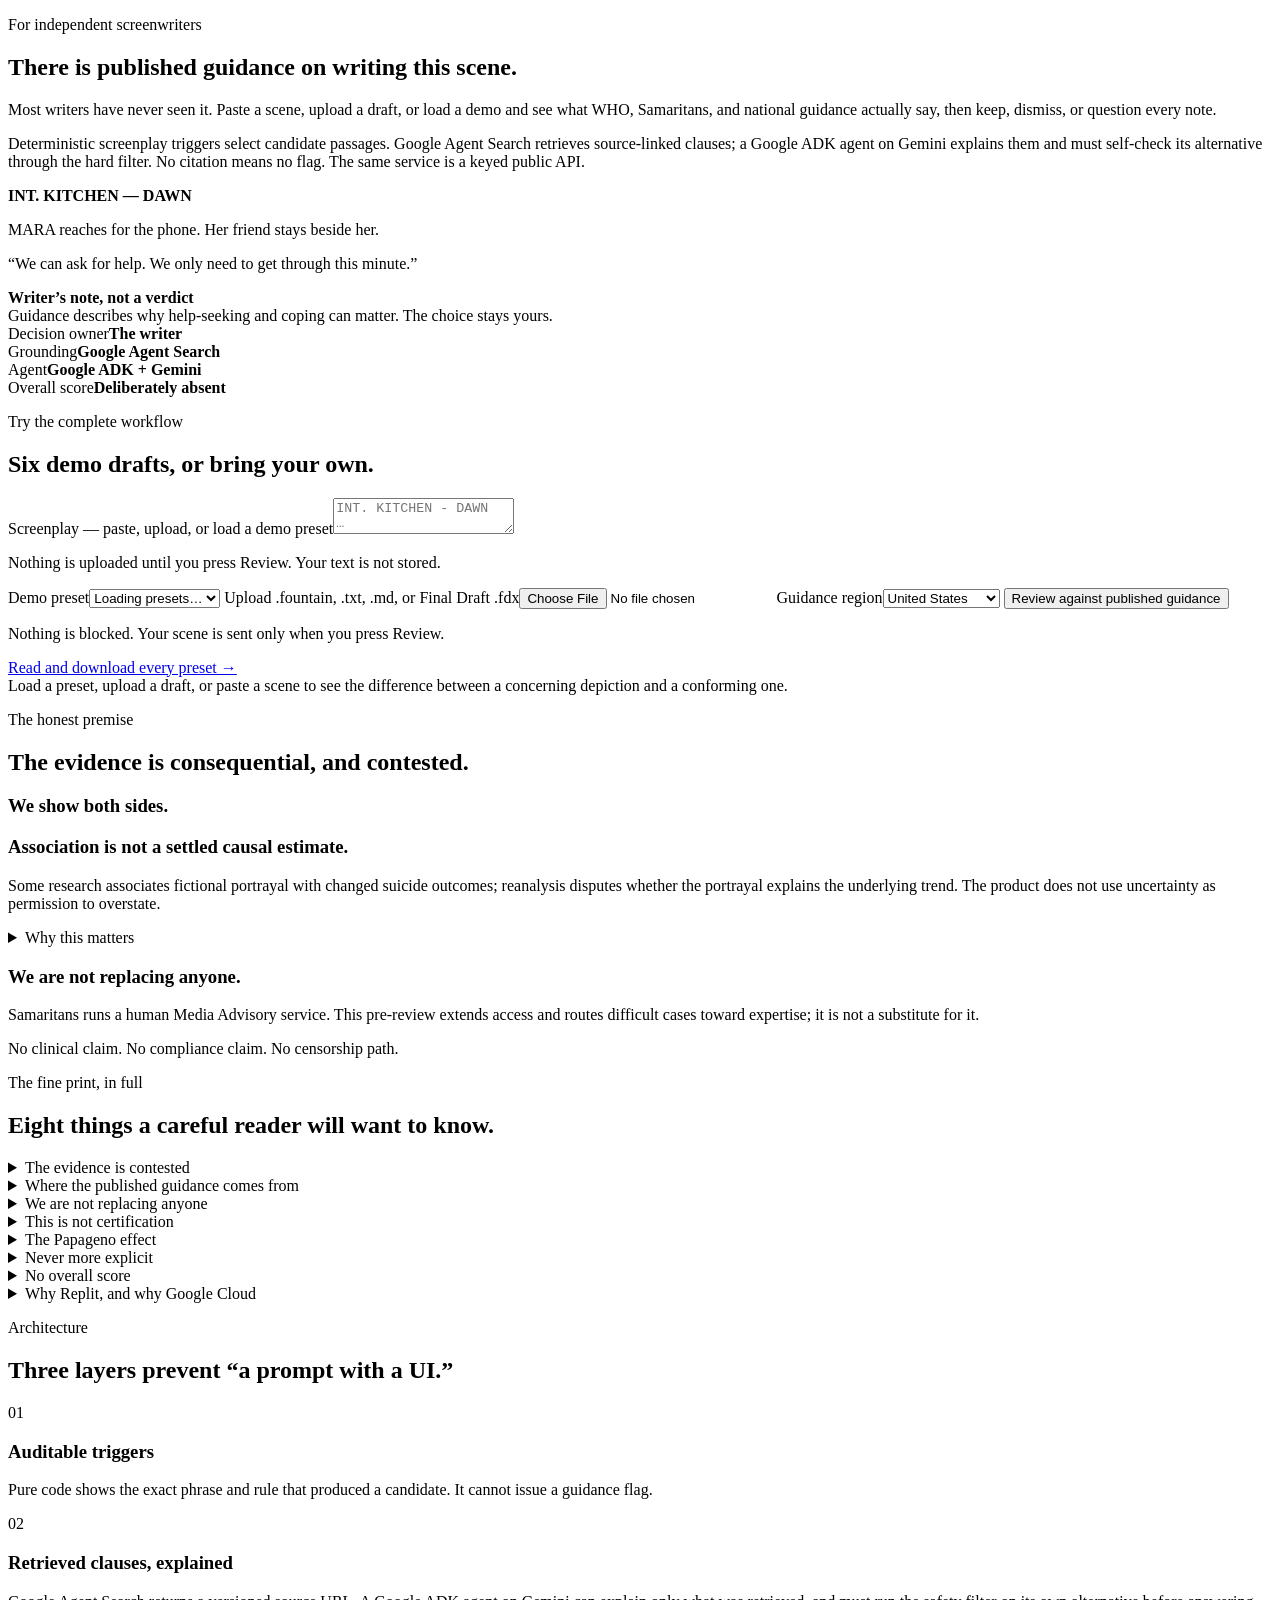
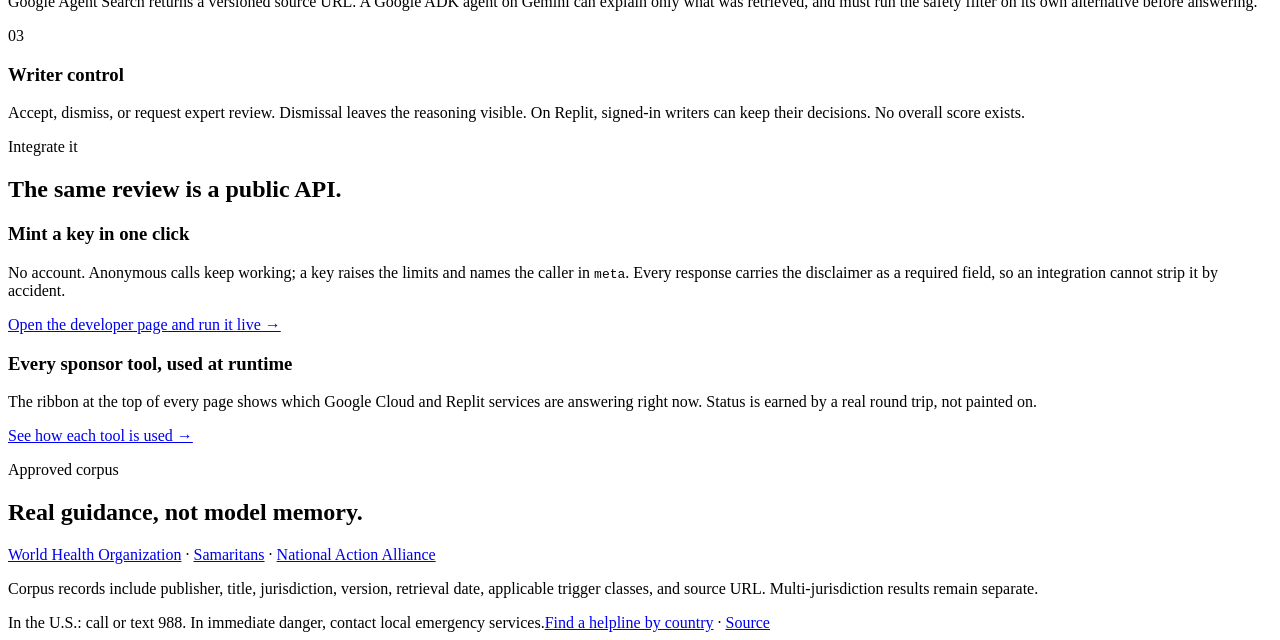
==== commit 669f7f49: "Presets, public API, Agent Engine, Model Armor, Replit adapters, live evaluation Six self-authored C" ====
--- a/app/web/index.html
+++ b/app/web/index.html
@@ -3,217 +3,259 @@
 <head>
   <meta charset="utf-8">
   <meta name="viewport" content="width=device-width, initial-scale=1">
-  <meta name="description" content="Guidance-grounded pre-review for independent screenwriters.">
+  <meta name="description" content="Guidance-grounded pre-review for independent screenwriters. Built on Gemini, Google ADK, Google Agent Search, Cloud Run, and Replit.">
   <title>Duty of Care</title>
-  <style>
-    :root{color-scheme:light;--paper:#f6f3ec;--ink:#152521;--muted:#53645f;--line:#cbd4cf;--card:#fffdf8;--teal:#0f766e;--teal2:#d8eeea;--warn:#8b4c20;--shadow:0 16px 42px rgba(26,49,42,.09);font-family:Inter,ui-sans-serif,system-ui,sans-serif}
-    html[data-theme="dark"]{color-scheme:dark;--paper:#101916;--ink:#eef7f3;--muted:#adbbb6;--line:#395049;--card:#17231f;--teal:#5ee0d2;--teal2:#173c37;--warn:#ffc395;--shadow:none}
-    *{box-sizing:border-box}body{margin:0;background:var(--paper);color:var(--ink);line-height:1.55}.skip{position:absolute;left:-9999px}.skip:focus{left:1rem;top:1rem;background:var(--card);padding:.75rem;z-index:9}.shell{width:min(1120px,calc(100% - 2rem));margin:auto}
-    header{position:sticky;top:0;z-index:4;background:color-mix(in srgb,var(--paper) 92%,transparent);backdrop-filter:blur(14px);border-bottom:1px solid var(--line)}nav{height:66px;display:flex;align-items:center;justify-content:space-between;gap:1rem}.brand{font-weight:800;letter-spacing:.1em}.tools{display:flex;gap:.45rem;align-items:center}button,select,textarea{font:inherit}button{border:1px solid var(--line);border-radius:999px;background:var(--card);color:var(--ink);padding:.55rem .9rem;cursor:pointer}button:hover{border-color:var(--teal)}button[aria-pressed="true"],.primary{background:var(--teal);color:#fff;border-color:var(--teal)}html[data-theme="dark"] .primary,html[data-theme="dark"] button[aria-pressed="true"]{color:#071512}
-    main{padding-bottom:9rem}.hero{padding:5.5rem 0 3rem;display:grid;grid-template-columns:1.15fr .85fr;gap:4rem;align-items:center}.eyebrow{font-size:.76rem;font-weight:800;letter-spacing:.15em;color:var(--teal);text-transform:uppercase}.hero h1{font-family:Georgia,serif;font-size:clamp(2.6rem,6vw,5.2rem);line-height:.98;letter-spacing:-.04em;margin:.5rem 0 1.3rem;max-width:12ch}.deck{font-size:1.16rem;color:var(--muted);max-width:62ch}.script{background:var(--card);box-shadow:var(--shadow);padding:2.2rem;border:1px solid var(--line);font-family:ui-monospace,monospace;position:relative;transform:rotate(.8deg)}.annotation{margin:1.5rem -3rem -3.8rem 2rem;background:var(--teal2);border-left:4px solid var(--teal);padding:1rem;font-family:Inter,sans-serif;transform:rotate(-.8deg)}
-    .facts{display:grid;grid-template-columns:repeat(4,1fr);border-block:1px solid var(--line);margin:1rem 0 5rem}.facts div{padding:1.2rem;border-right:1px solid var(--line)}.facts div:last-child{border:0}.facts span{display:block;color:var(--muted);font-size:.8rem}.facts strong{font-size:.95rem}.section{padding:3.5rem 0}.section h2{font-family:Georgia,serif;font-size:clamp(2rem,4vw,3.4rem);line-height:1.08;margin:.4rem 0 1.3rem}.grid{display:grid;grid-template-columns:1fr 1fr;gap:1.2rem}.card{background:var(--card);border:1px solid var(--line);border-radius:18px;padding:1.4rem;box-shadow:var(--shadow)}.card h3{margin:.2rem 0 .5rem}.small{font-size:.86rem;color:var(--muted)}.info{border:0;padding:.1rem .45rem;color:var(--teal);background:transparent;font-weight:bold}.tooltip{border-left:3px solid var(--teal);padding:.8rem 1rem;background:var(--teal2);font-size:.9rem}
-    .workbench{display:grid;grid-template-columns:.9fr 1.1fr;gap:1.2rem;align-items:start}.editor{position:sticky;top:84px}label{display:block;font-weight:700;margin-bottom:.35rem}textarea{width:100%;min-height:270px;resize:vertical;background:var(--paper);color:var(--ink);border:1px solid var(--line);border-radius:12px;padding:1rem;font-family:ui-monospace,monospace;font-size:.9rem}select{background:var(--paper);color:var(--ink);border:1px solid var(--line);border-radius:8px;padding:.55rem}.row{display:flex;gap:.6rem;align-items:center;flex-wrap:wrap;margin-top:.8rem}.results{min-height:360px}.empty{color:var(--muted);padding:3rem 1rem;text-align:center}.flag{margin-bottom:1rem}.flag.dismissed{opacity:.68}.flag.dismissed .flag-body{text-decoration:none}.state{font-size:.74rem;text-transform:uppercase;letter-spacing:.1em;color:var(--teal);font-weight:800}.clause{border-left:3px solid var(--teal);padding-left:1rem;margin:1rem 0}.clause a{color:var(--teal)}.agent-copy{white-space:pre-wrap}.controls{display:flex;gap:.5rem;flex-wrap:wrap}.danger-note{color:var(--warn)}
-    .flow{display:grid;grid-template-columns:repeat(3,1fr);gap:1rem}.number{font-family:Georgia,serif;font-size:2.6rem;color:var(--teal)}.sources a{color:var(--teal)}footer{position:fixed;bottom:0;left:0;right:0;background:#123c37;color:#f6fffc;z-index:6;padding:.8rem 0;box-shadow:0 -8px 28px rgba(0,0,0,.15)}footer .shell{display:flex;justify-content:space-between;gap:1rem;align-items:center}footer a{color:#fff}.resource{font-weight:700}
-    [data-reading="plain"] [data-mode="technical"],[data-reading="technical"] [data-mode="plain"]{display:none}.live{position:fixed;right:1rem;top:76px;background:var(--card);border:1px solid var(--line);border-radius:14px;padding:1rem;width:min(340px,calc(100% - 2rem));box-shadow:var(--shadow);z-index:8}.live[hidden]{display:none}.status-dot{display:inline-block;width:.65rem;height:.65rem;border-radius:50%;background:#b7791f;margin-right:.4rem}.status-dot.up{background:#12805c}.status-dot.down{background:#b54040}
-    @media(max-width:800px){.hero,.workbench{grid-template-columns:1fr}.hero{gap:2rem;padding-top:3rem}.facts{grid-template-columns:1fr 1fr}.facts div:nth-child(2){border-right:0}.flow,.grid{grid-template-columns:1fr}.editor{position:static}.script{transform:none}.annotation{margin:1rem 0 -3rem;transform:none}footer .shell{align-items:flex-start;flex-direction:column;gap:.2rem}.tools button[data-label]{font-size:0}.tools button[data-label]::after{content:attr(data-label);font-size:.8rem}main{padding-bottom:10rem}}
-
-    /* --- coverage workbench --- */
-    .tally{display:grid;grid-template-columns:repeat(4,1fr);gap:1px;background:var(--line);border:1px solid var(--line);border-radius:14px;overflow:hidden;margin-bottom:1.1rem}
-    .tally div{background:var(--card);padding:.85rem 1rem}.tally b{display:block;font-size:1.5rem;font-family:Georgia,serif;line-height:1.1}.tally span{font-size:.72rem;color:var(--muted);text-transform:uppercase;letter-spacing:.08em}
-    .coverage{display:grid;grid-template-columns:1.02fr .98fr;gap:1.2rem;align-items:start}
-    .page{background:#fffefb;color:#1a1a1a;border:1px solid var(--line);border-radius:6px;box-shadow:var(--shadow);padding:2.4rem 2.6rem;font-family:"Courier New",ui-monospace,monospace;font-size:.92rem;line-height:1.75;position:sticky;top:84px;max-height:78vh;overflow:auto}
-    html[data-theme="dark"] .page{background:#f4f1e8}
-    .page .slug{font-weight:700;text-transform:uppercase;letter-spacing:.06em;margin:1.6rem 0 .9rem}.page .slug:first-child{margin-top:0}
-    .page p{margin:0 0 .85rem;white-space:pre-wrap}
-    .page .pagehead{display:flex;justify-content:space-between;font-size:.7rem;letter-spacing:.12em;color:#8a8578;border-bottom:1px solid #e2ddd0;padding-bottom:.6rem;margin-bottom:1.4rem;text-transform:uppercase}
-    mark.trig{background:transparent;color:inherit;border-bottom:2.5px solid var(--tc);padding:.05em 0;cursor:pointer;position:relative}
-    mark.trig:hover,mark.trig.active{background:var(--tcbg)}
-    mark.trig.active{outline:2px solid var(--tc);outline-offset:2px;border-radius:2px}
-    mark.trig sup{font-family:Inter,sans-serif;font-size:.6rem;font-weight:800;color:var(--tc);padding-left:.15em;vertical-align:super}
-    .tc-method_specificity{--tc:#b3261e;--tcbg:#fbe4e2}.tc-framing_as_solution{--tc:#9a5b00;--tcbg:#fcefdc}.tc-absence_of_help_seeking{--tc:#0f766e;--tcbg:#dcf0ed}.tc-romanticisation{--tc:#6b3fa0;--tcbg:#eee5f7}.tc-repetition{--tc:#4a5568;--tcbg:#e6e9ee}.tc-signposting_absence{--tc:#4a5568;--tcbg:#e6e9ee}
-    .notes{display:grid;gap:.9rem}
-    .note{background:var(--card);border:1px solid var(--line);border-radius:16px;box-shadow:var(--shadow);overflow:hidden;transition:opacity .18s,border-color .18s}
-    .note.dismissed{opacity:.55}.note.flash{border-color:var(--teal);box-shadow:0 0 0 3px var(--teal2)}
-    .note-top{padding:1rem 1.2rem .8rem;border-bottom:1px solid var(--line);display:flex;justify-content:space-between;align-items:flex-start;gap:.8rem}
-    .note-top h3{margin:0;font-size:.95rem;font-family:ui-monospace,monospace;letter-spacing:.02em}
-    .state{font-size:.68rem;text-transform:uppercase;letter-spacing:.1em;color:var(--teal);font-weight:800;white-space:nowrap}
-    .chips{display:flex;flex-wrap:wrap;gap:.35rem;padding:.85rem 1.2rem 0}
-    .chip{font-size:.7rem;font-weight:700;letter-spacing:.04em;padding:.28rem .6rem;border-radius:999px;border:1px solid var(--tc);color:var(--tc);background:var(--tcbg);cursor:pointer}
-    html[data-theme="dark"] .chip{background:transparent}
-    .rulelist{margin:.8rem 1.2rem 0;padding:0;list-style:none;font-size:.82rem;color:var(--muted)}.rulelist li{padding-left:1rem;position:relative;margin-bottom:.3rem}.rulelist li::before{content:"";position:absolute;left:0;top:.55em;width:5px;height:5px;border-radius:50%;background:var(--muted)}
-    .srcs{margin:1rem 1.2rem 0;border-top:1px dashed var(--line);padding-top:.9rem}
-    .srchead{font-size:.7rem;text-transform:uppercase;letter-spacing:.1em;color:var(--muted);font-weight:800;margin-bottom:.6rem;display:flex;align-items:center;gap:.4rem}
-    .src{display:grid;grid-template-columns:auto 1fr;gap:.7rem;padding:.6rem 0;border-bottom:1px solid var(--line)}.src:last-child{border-bottom:0}
-    .sigil{width:34px;height:34px;border-radius:8px;background:var(--teal);color:#fff;display:grid;place-items:center;font-size:.68rem;font-weight:800;letter-spacing:.02em}
-    html[data-theme="dark"] .sigil{color:#071512}
-    .src q{display:block;font-size:.86rem;line-height:1.5;quotes:none;font-style:italic;color:var(--ink)}
-    .srcmeta{font-size:.72rem;color:var(--muted);margin-top:.3rem;display:flex;flex-wrap:wrap;gap:.5rem;align-items:center}
-    .juris{border:1px solid var(--line);border-radius:4px;padding:.05rem .35rem;font-weight:700;letter-spacing:.04em}
-    .srcmeta a{color:var(--teal)}
-    .revision{margin:1rem 1.2rem 0;background:var(--teal2);border-left:3px solid var(--teal);border-radius:0 10px 10px 0;padding:.9rem 1rem}
-    .revision .who{font-size:.7rem;text-transform:uppercase;letter-spacing:.1em;font-weight:800;color:var(--teal);margin-bottom:.45rem;display:flex;gap:.4rem;align-items:center;flex-wrap:wrap}
-    .revision p{margin:0;font-size:.88rem;white-space:pre-wrap;line-height:1.6}
-    .modelchip{font-size:.62rem;background:var(--card);border:1px solid var(--line);border-radius:999px;padding:.1rem .5rem;letter-spacing:.02em;color:var(--muted);font-weight:700}
-    .controls{display:flex;gap:.45rem;flex-wrap:wrap;padding:1rem 1.2rem 1.2rem}.controls button{font-size:.82rem;padding:.45rem .8rem}
-    .audit{background:var(--card);border:1px dashed var(--line);border-radius:14px;padding:1rem 1.2rem;font-size:.84rem}
-    .audit h4{margin:0 0 .6rem;font-size:.72rem;text-transform:uppercase;letter-spacing:.1em;color:var(--muted)}
-    .audit ol{margin:0;padding-left:1.1rem;color:var(--muted)}.audit li{margin-bottom:.25rem}
-    .clear-note{background:var(--card);border:1px solid var(--line);border-radius:16px;padding:1.6rem;box-shadow:var(--shadow)}
-    .clear-note .state{color:#12805c}
-    @media(max-width:900px){.coverage{grid-template-columns:1fr}.page{position:static;max-height:none;padding:1.6rem}.tally{grid-template-columns:1fr 1fr}}
-
-    .editor{padding:1.5rem}
-    .editrow{display:grid;grid-template-columns:1.55fr .45fr;gap:1.4rem;align-items:start}
-    .editside{display:grid;gap:.6rem;align-content:start}
-    .editside .small{margin:0;line-height:1.45}
-    .samplebtns{display:grid;gap:.45rem}
-    .samplebtns button{width:100%}
-    .editside .primary{width:100%;margin-top:.3rem}
-    @media(max-width:800px){.editrow{grid-template-columns:1fr}}
-  </style>
+  <link rel="stylesheet" href="/static/site.css">
 </head>
 <body>
-  <a class="skip" href="#main">Skip to content</a>
-  <header><nav class="shell"><span class="brand">DUTY OF CARE</span><div class="tools"><button data-mode-button="plain" aria-pressed="true">Plain</button><button data-mode-button="technical" aria-pressed="false">Technical</button><button data-theme>Dark</button><button data-live data-label="Live stack">Live stack</button></div></nav></header>
   <main id="main">
     <section class="hero shell">
-      <div><p class="eyebrow">For independent screenwriters</p><h1>There is published guidance on writing this scene.</h1><p class="deck" data-mode="plain">Most writers have never seen it. Paste a scene and see what WHO, Samaritans, and national guidance actually say—then keep, dismiss, or question every note.</p><p class="deck" data-mode="technical">Deterministic screenplay triggers select candidate passages. Google Agent Search retrieves source-linked clauses; a Gemini ADK reviewer explains context. No citation means no flag.</p></div>
+      <div><p class="eyebrow">For independent screenwriters</p><h1>There is published guidance on writing this scene.</h1><p class="deck" data-mode="plain">Most writers have never seen it. Paste a scene, upload a draft, or load a demo and see what WHO, Samaritans, and national guidance actually say, then keep, dismiss, or question every note.</p><p class="deck" data-mode="technical">Deterministic screenplay triggers select candidate passages. Google Agent Search retrieves source-linked clauses; a Google ADK agent on Gemini explains them and must self-check its alternative through the hard filter. No citation means no flag. The same service is a keyed public API.</p></div>
       <div class="script" aria-label="Illustrative screenplay page"><strong>INT. KITCHEN — DAWN</strong><p>MARA reaches for the phone. Her friend stays beside her.</p><p>“We can ask for help. We only need to get through this minute.”</p><aside class="annotation"><strong>Writer’s note, not a verdict</strong><br>Guidance describes why help-seeking and coping can matter. The choice stays yours.</aside></div>
     </section>
-    <div class="facts shell"><div><span>Decision owner</span><strong>The writer</strong></div><div><span>Grounding</span><strong>Google Agent Search</strong></div><div><span>Agent</span><strong>ADK + Gemini</strong></div><div><span>Overall score</span><strong>Deliberately absent</strong></div></div>
-
-    <section class="section shell"><p class="eyebrow">The honest premise</p><h2>The evidence is consequential—and contested.</h2><div class="grid"><article class="card"><h3 data-mode="plain">We show both sides.</h3><h3 data-mode="technical">Association is not a settled causal estimate.</h3><p>Some research associates fictional portrayal with changed suicide outcomes; reanalysis disputes whether the portrayal explains the underlying trend. The product does not use uncertainty as permission to overstate.</p><details><summary>Why this matters</summary><p class="tooltip">An informed reviewer should see the disagreement, source dates, and limits—not a dramatic statistic stripped of context.</p></details></article><article class="card"><h3>We are not replacing anyone.</h3><p>Samaritans runs a human Media Advisory service. This pre-review extends access and routes difficult cases toward expertise; it is not a substitute for it.</p><p class="small">No clinical claim. No compliance claim. No censorship path.</p></article></div></section>
-
-    <section class="section shell" id="review"><p class="eyebrow">Try the complete workflow</p><h2>One concerning scene. One conforming scene. No keyword theatre.</h2><form class="card editor" data-form><div class="editrow"><div><label for="scene">Screenplay scene — paste your own or load a sample</label><textarea id="scene" name="screenplay" spellcheck="false"></textarea></div><div class="editside"><label for="region">Guidance region</label><select id="region" name="region"><option value="US">United States</option><option value="GB">United Kingdom</option><option value="CA">Canada</option></select><div class="samplebtns"><button type="button" data-sample="flagged">Load guidance case</button><button type="button" data-sample="not_flagged">Load no-flag case</button></div><button class="primary" type="submit">Review against published guidance</button><p class="small" data-run-state>Nothing is blocked. Your scene is sent only when you press Review.</p></div></div></form><section class="results" data-results aria-live="polite"><div class="card empty">Load either sample — or paste your own scene — to see the difference.</div></section></section>
-
-    <section class="section shell"><p class="eyebrow">Architecture</p><h2>Three layers prevent “a prompt with a UI.”</h2><div class="flow"><article class="card"><span class="number">01</span><h3>Auditable triggers</h3><p>Pure code shows the exact phrase and rule that produced a candidate. It cannot issue a guidance flag.</p></article><article class="card"><span class="number">02</span><h3>Retrieved clauses</h3><p>Google Agent Search returns a versioned source URL. Gemini can explain only what was retrieved.</p></article><article class="card"><span class="number">03</span><h3>Writer control</h3><p>Accept, dismiss, or request expert review. Dismissal leaves the reasoning visible. No overall score exists.</p></article></div></section>
+    <div class="facts shell"><div><span>Decision owner</span><strong>The writer</strong></div><div><span>Grounding</span><strong>Google Agent Search</strong></div><div><span>Agent</span><strong>Google ADK + Gemini</strong></div><div><span>Overall score</span><strong>Deliberately absent</strong></div></div>
+
+    <section class="section shell" id="review"><p class="eyebrow">Try the complete workflow</p><h2>Six demo drafts, or bring your own.</h2>
+      <form class="card editor" data-form>
+        <div class="editrow">
+          <div><label for="scene">Screenplay — paste, upload, or load a demo preset</label><textarea id="scene" name="screenplay" spellcheck="false" placeholder="INT. KITCHEN - DAWN&#10;…"></textarea><p class="small" data-source-note>Nothing is uploaded until you press Review. Your text is not stored.</p></div>
+          <div class="editside">
+            <label for="preset">Demo preset</label><select id="preset" name="preset"><option value="">Loading presets…</option></select>
+            <label class="filebox" for="file">Upload .fountain, .txt, .md, or Final Draft .fdx<input id="file" type="file" accept=".fountain,.txt,.md,.fdx,text/plain"></label>
+            <label for="region">Guidance region</label><select id="region" name="region"><option value="US">United States</option><option value="GB">United Kingdom</option><option value="CA">Canada</option><option value="AU">Australia</option></select>
+            <button class="primary" type="submit">Review against published guidance</button>
+            <p class="small" data-run-state>Nothing is blocked. Your scene is sent only when you press Review.</p><ol class="progress" data-progress hidden></ol>
+            <a class="small" href="/presets">Read and download every preset →</a>
+          </div>
+        </div>
+      </form>
+      <section class="results" data-results aria-live="polite"><div class="card empty">Load a preset, upload a draft, or paste a scene to see the difference between a concerning depiction and a conforming one.</div></section>
+    </section>
+
+    <section class="section shell"><p class="eyebrow">The honest premise</p><h2>The evidence is consequential, and contested.</h2><div class="grid"><article class="card"><h3 data-mode="plain">We show both sides.</h3><h3 data-mode="technical">Association is not a settled causal estimate.</h3><p>Some research associates fictional portrayal with changed suicide outcomes; reanalysis disputes whether the portrayal explains the underlying trend. The product does not use uncertainty as permission to overstate.</p><details><summary>Why this matters</summary><p class="tooltip">An informed reviewer should see the disagreement, source dates, and limits, not a dramatic statistic stripped of context.</p></details></article><article class="card"><h3>We are not replacing anyone.</h3><p>Samaritans runs a human Media Advisory service. This pre-review extends access and routes difficult cases toward expertise; it is not a substitute for it.</p><p class="small">No clinical claim. No compliance claim. No censorship path.</p></article></div></section>
+
+
+    <section class="section shell"><p class="eyebrow">The fine print, in full</p><h2>Eight things a careful reader will want to know.</h2><div class="grid fineprint">
+      <details class="card"><summary>The evidence is contested</summary><p>Bridge et al., <em>JAMA Psychiatry</em> 2019 associated one series release with increased US youth suicides. The Annenberg Public Policy Center reanalysis found no clear evidence of contagion after controlling for the underlying rise. We cite both. Overstating contested evidence is how a tool like this loses an informed reader.</p></details>
+      <details class="card"><summary>Where the published guidance comes from</summary><p>WHO, <em>Preventing suicide: a resource for filmmakers and others working on stage and screen</em>; Samaritans' guidance on depictions of suicide and self-harm in drama and film; the 2019 National Recommendations for Depicting Suicide (National Action Alliance, SAMHSA, Entertainment Industries Council); Mindframe's resource for stage and screen (Australia); and the Mindset guide's suicide chapter (Canada). Thirty-six attributed clauses, each with a source link and version.</p></details>
+      <details class="card"><summary>We are not replacing anyone</summary><p>Samaritans' Media Advice team runs a script review service, staffed by people, with finite capacity. This exists to reach writers that service will never have capacity to serve, and it routes users toward expert review where one is warranted.</p></details>
+      <details class="card"><summary>This is not certification</summary><p>We never display "your scene is safe." A pre-review can only report what it detected against a corpus. It is not clinical or professional judgement and cannot substitute for it.</p></details>
+      <details class="card"><summary>The Papageno effect</summary><p>Depicting help-seeking, coping and recovery is associated in the literature with protective rather than harmful effects. The tool explains the mechanism rather than issuing a verdict, so a writer learns instead of complying.</p></details>
+      <details class="card"><summary>Never more explicit</summary><p>An output filter compares the specificity of any suggested alternative against the writer's original and rejects it if method detail increased. The agent must run that filter on its own draft before it answers, the API runs it again, and Google Cloud Model Armor screens the result. A safety tool that generates more harmful detail than it found would be worse than nothing.</p></details>
+      <details class="card"><summary>No overall score</summary><p>Deliberately absent. A single rating invites optimisation, and optimising a script toward a safety number is exactly the wrong behaviour.</p></details>
+      <details class="card"><summary>Why Replit, and why Google Cloud</summary><p>The product surface must be something a writer can simply open: Replit hosts the deployed app, keeps a signed-in writer's decisions, and re-checks the corpus nightly. The agent itself is a Google ADK agent on Gemini, deployable to Vertex AI Agent Engine, grounded by Google Agent Search, and called over HTTP.</p></details>
+    </div></section>
+    <section class="section shell"><p class="eyebrow">Architecture</p><h2>Three layers prevent “a prompt with a UI.”</h2><div class="grid3"><article class="card"><span class="number">01</span><h3>Auditable triggers</h3><p>Pure code shows the exact phrase and rule that produced a candidate. It cannot issue a guidance flag.</p></article><article class="card"><span class="number">02</span><h3>Retrieved clauses, explained</h3><p>Google Agent Search returns a versioned source URL. A Google ADK agent on Gemini can explain only what was retrieved, and must run the safety filter on its own alternative before answering.</p></article><article class="card"><span class="number">03</span><h3>Writer control</h3><p>Accept, dismiss, or request expert review. Dismissal leaves the reasoning visible. On Replit, signed-in writers can keep their decisions. No overall score exists.</p></article></div></section>
+
+    <section class="section shell"><p class="eyebrow">Integrate it</p><h2>The same review is a public API.</h2><div class="grid"><article class="card"><h3>Mint a key in one click</h3><p>No account. Anonymous calls keep working; a key raises the limits and names the caller in <code>meta</code>. Every response carries the disclaimer as a required field, so an integration cannot strip it by accident.</p><p><a class="btn" href="/developers">Open the developer page and run it live →</a></p></article><article class="card"><h3>Every sponsor tool, used at runtime</h3><p>The ribbon at the top of every page shows which Google Cloud and Replit services are answering right now. Status is earned by a real round trip, not painted on.</p><p><a class="btn" href="/stack">See how each tool is used →</a></p></article></div></section>
 
     <section class="section shell sources"><p class="eyebrow">Approved corpus</p><h2>Real guidance, not model memory.</h2><p><a href="https://www.who.int/publications/i/item/preventing-suicide-a-resource-for-filmmakers-and-others-working-on-stage-and-screen">World Health Organization</a> · <a href="https://www.samaritans.org/about-samaritans/media-guidelines/guidance-portrayals-suicide-and-self-harm-drama/">Samaritans</a> · <a href="https://theactionalliance.org/resource/national-recommendations-depicting-suicide">National Action Alliance</a></p><p class="small">Corpus records include publisher, title, jurisdiction, version, retrieval date, applicable trigger classes, and source URL. Multi-jurisdiction results remain separate.</p></section>
   </main>
-
-  <aside class="live" data-live-panel hidden><strong>Live integrations</strong><p class="small">Real round trips, cached for one minute.</p><div data-health>Waiting…</div><button data-live-close>Close</button></aside>
-  <footer><div class="shell"><span class="resource">In the U.S.: call or text 988. In immediate danger, contact local emergency services.</span><span><a href="https://findahelpline.com/">Find a helpline by country</a> · <a href="https://github.com/usv240/duty-of-care">Source</a></span></div></footer>
+  <footer class="crisis"><div class="shell"><span class="resource">In the U.S.: call or text 988. In immediate danger, contact local emergency services.</span><span><a href="https://findahelpline.com/">Find a helpline by country</a> · <a href="https://github.com/usv240/duty-of-care">Source</a></span></div></footer>
+  <script src="/static/site.js"></script>
   <script>
-    const $=(q)=>document.querySelector(q);let samples={};
-    function setMode(mode){document.documentElement.dataset.reading=mode;document.querySelectorAll('[data-mode-button]').forEach(b=>b.setAttribute('aria-pressed',String(b.dataset.modeButton===mode)));localStorage.setItem('care-mode',mode)}
-    setMode(localStorage.getItem('care-mode')==='technical'?'technical':'plain');document.querySelectorAll('[data-mode-button]').forEach(b=>b.onclick=()=>setMode(b.dataset.modeButton));
-    $('[data-theme]').onclick=()=>{const dark=document.documentElement.dataset.theme!=='dark';document.documentElement.dataset.theme=dark?'dark':'';$('[data-theme]').textContent=dark?'Light':'Dark'};
-    async function loadSamples(){const r=await fetch('/v1/samples');samples=(await r.json()).data;$('[data-sample="flagged"]').onclick=()=>{$('#scene').value=samples.flagged};$('[data-sample="not_flagged"]').onclick=()=>{$('#scene').value=samples.not_flagged};$('#scene').value=samples.flagged}
-    function el(tag,text,cls){const n=document.createElement(tag);if(text!==undefined)n.textContent=text;if(cls)n.className=cls;return n}
-    const CLASS_LABEL={method_specificity:'Method specificity',framing_as_solution:'Framed as solution',absence_of_help_seeking:'No help-seeking',romanticisation:'Romanticisation',repetition:'Repetition',signposting_absence:'No signpost'};
-    const decisions=[];
-    function initials(publisher){return publisher.split(/\s+/).filter(w=>/^[A-Za-z]/.test(w)).slice(0,3).map(w=>w[0].toUpperCase()).join('')}
-    function scenePage(scenes,triggers){
-      const page=el('div',undefined,'page');
-      const head=el('div',undefined,'pagehead');head.append(el('span','Scene coverage'),el('span',scenes.length+(scenes.length===1?' scene':' scenes')));page.append(head);
-      scenes.forEach(scene=>{
-        page.append(el('div',scene.heading,'slug'));
-        const spans=triggers.filter(t=>t.scene_id===scene.scene_id&&t.match_start>=0).sort((a,b)=>a.match_start-b.match_start);
-        const body=el('p');let cursor=0;
-        spans.forEach(t=>{
-          if(t.match_start<cursor)return;
-          if(t.match_start>cursor)body.append(document.createTextNode(scene.text.slice(cursor,t.match_start)));
-          const m=el('mark',scene.text.slice(t.match_start,t.match_end),'trig tc-'+t.trigger_class);
-          m.dataset.scene=scene.scene_id;m.dataset.klass=t.trigger_class;
-          m.title=CLASS_LABEL[t.trigger_class]||t.trigger_class;
-          m.append(el('sup','▲'));
-          m.onclick=()=>focusNote(scene.scene_id,m);
-          body.append(m);cursor=t.match_end;
-        });
-        body.append(document.createTextNode(scene.text.slice(cursor)));
-        page.append(body);
-      });
-      return page;
-    }
-    function focusNote(sceneId,mark){
-      document.querySelectorAll('mark.trig').forEach(x=>x.classList.remove('active'));
-      if(mark)mark.classList.add('active');
-      const note=document.querySelector('[data-note="'+sceneId+'"]');
-      if(!note)return;
-      note.classList.add('flash');note.scrollIntoView({behavior:'smooth',block:'center'});
-      setTimeout(()=>note.classList.remove('flash'),1400);
-    }
-    function highlightFor(sceneId,klass){
-      document.querySelectorAll('mark.trig').forEach(x=>x.classList.remove('active'));
-      const target=document.querySelector('mark.trig[data-scene="'+sceneId+'"][data-klass="'+klass+'"]');
-      if(target){target.classList.add('active');target.scrollIntoView({behavior:'smooth',block:'center'})}
-    }
-    function auditPanel(){
-      const box=el('div',undefined,'audit');box.append(el('h4','Writer decision record'));
-      const ol=el('ol');
-      if(!decisions.length)ol.append(el('li','No decision recorded yet. Nothing is blocked and nothing is auto-applied.'));
-      else decisions.forEach(d=>ol.append(el('li',d)));
-      box.append(ol);return box;
-    }
-    function refreshAudit(){const host=$('[data-audit]');if(host)host.replaceChildren(auditPanel())}
-    function render(data){
-      const host=$('[data-results]');host.replaceChildren();
-      const scenes=data.scenes||[];const cands=data.trigger_candidates||[];const flags=data.grounded_flags||[];
-      const clauseCount=flags.reduce((n,f)=>n+f.clauses.length,0);
-      const classes=new Set(cands.map(t=>t.trigger_class));
-      const tally=el('div',undefined,'tally');
-      [[scenes.length,'scenes parsed'],[classes.size,'trigger classes'],[clauseCount,'clauses retrieved'],['Writer','decides']].forEach(pair=>{const d=el('div');d.append(el('b',String(pair[0])),el('span',pair[1]));tally.append(d)});
+    let presets = [], currentPreset = null, lastResult = null, writer = null;
+    const decisions = [];
+    const $ = window.$q;
+
+    async function init() {
+      try {
+        const p = await careFetch('/v1/presets'); presets = p.data.presets;
+        const sel = $('#preset'); sel.replaceChildren();
+        const none = el('option', 'Your own text'); none.value = ''; sel.append(none);
+        presets.forEach(x => { const o = el('option', x.title + (x.expect_flag ? ' · expects notes' : ' · expects no note')); o.value = x.id; sel.append(o); });
+        sel.onchange = () => loadPreset(sel.value);
+        const params = new URLSearchParams(location.search);
+        await loadPreset(params.get('preset') || 'guidance-case');
+        if (params.get('run')) $('[data-form]').requestSubmit();
+      } catch (err) { $('[data-run-state]').textContent = 'Presets unavailable: ' + err.message; }
+      try { const m = await careFetch('/v1/me'); writer = m.data.signed_in ? m.data.identity : null; } catch { writer = null; }
+    }
+    async function loadPreset(id) {
+      if (!id) { currentPreset = null; $('[data-source-note]').textContent = 'Nothing is uploaded until you press Review. Your text is not stored.'; return; }
+      const p = await careFetch('/v1/presets/' + id); currentPreset = p.data;
+      $('#preset').value = id; $('#scene').value = p.data.text; $('#region').value = p.data.region;
+      $('[data-source-note]').textContent = p.data.title + ' · ' + p.data.logline + ' Expectation: ' + p.data.expectation;
+    }
+    $('#file').onchange = async e => {
+      const file = e.target.files[0]; if (!file) return;
+      try { $('#scene').value = await parseScreenplayFile(file); currentPreset = null; $('#preset').value = ''; $('[data-source-note]').textContent = file.name + ' parsed in your browser. It is sent only when you press Review and is not stored.'; }
+      catch (err) { $('[data-source-note]').textContent = 'Could not read ' + file.name + ': ' + err.message; }
+    };
+    $('#scene').oninput = () => { if (currentPreset && $('#scene').value.trim() !== currentPreset.text.trim()) { currentPreset = null; $('#preset').value = ''; } };
+
+    function focusNote(sceneId, mark) {
+      document.querySelectorAll('mark.trig').forEach(x => x.classList.remove('active'));
+      if (mark) mark.classList.add('active');
+      const note = document.querySelector('[data-note="' + sceneId + '"]'); if (!note) return;
+      note.classList.add('flash'); note.scrollIntoView({ behavior: 'smooth', block: 'center' }); setTimeout(() => note.classList.remove('flash'), 1400);
+    }
+    function highlightFor(sceneId, klass) {
+      document.querySelectorAll('mark.trig').forEach(x => x.classList.remove('active'));
+      const t = document.querySelector('mark.trig[data-scene="' + sceneId + '"][data-klass="' + klass + '"]');
+      if (t) { t.classList.add('active'); t.scrollIntoView({ behavior: 'smooth', block: 'center' }); }
+    }
+    function initials(p) { return p.split(/\s+/).filter(w => /^[A-Za-z]/.test(w)).slice(0, 3).map(w => w[0].toUpperCase()).join(''); }
+    function auditPanel() {
+      const box = el('div', undefined, 'audit'); box.append(el('h4', 'Writer decision record' + (writer ? ' · saved for ' + (writer.name || writer.user_id) : ' · this browser only')));
+      const ol = el('ol');
+      if (!decisions.length) ol.append(el('li', 'No decision recorded yet. Nothing is blocked and nothing is auto-applied.' + (writer ? '' : ' Sign in on the Replit surface to keep decisions between visits.')));
+      else decisions.forEach(d => ol.append(el('li', d)));
+      box.append(ol); return box;
+    }
+    function refreshAudit() { const h = $('[data-audit]'); if (h) h.replaceChildren(auditPanel()); }
+
+    async function recordDecision(flag, decision, reason, stateEl, note) {
+      const label = { accepted: 'accepted', dismissed: 'dismissed', expert_review: 'sent for expert review' }[decision];
+      stateEl.textContent = label + ' · reasoning stays visible';
+      note.classList.toggle('dismissed', decision === 'dismissed');
+      let where = 'this browser';
+      if (writer) {
+        try {
+          const scene = (lastResult.data.scenes.find(s => s.scene_id === flag.scene_id) || {}).text || '';
+          const r = await careFetch('/v1/decisions', { method: 'POST', headers: { 'content-type': 'application/json' }, body: JSON.stringify({ flag_id: flag.flag_id, scene_id: flag.scene_id, heading: flag.heading, decision, reason, clause_ids: flag.clauses.map(c => c.clause_id), scene_text: scene }) });
+          where = r.data.backend.replaceAll('_', ' ');
+        } catch (err) { where = 'not saved (' + err.message + ')'; }
+      }
+      decisions.push(new Date().toLocaleTimeString() + ' — ' + flag.heading + ': ' + label + (reason ? ' — “' + reason + '”' : '') + ' · ' + where);
+      refreshAudit();
+    }
+
+    function render(data, meta) {
+      const host = $('[data-results]'); host.replaceChildren();
+      const scenes = data.scenes || [], cands = data.trigger_candidates || [], flags = data.grounded_flags || [];
+      const clauseCount = flags.reduce((n, f) => n + f.clauses.length, 0);
+      const classes = new Set(cands.map(t => t.trigger_class));
+      const tally = el('div', undefined, 'tally');
+      [[scenes.length, 'scenes parsed'], [classes.size, 'trigger classes'], [clauseCount, 'clauses retrieved'], [flags.length, 'guidance notes'], ['Writer', 'decides']].forEach(pair => { const d = el('div'); d.append(el('b', String(pair[0])), el('span', pair[1])); tally.append(d); });
       host.append(tally);
-      const cov=el('div',undefined,'coverage');
-      cov.append(scenePage(scenes,cands));
-      const notes=el('div',undefined,'notes');
-      if(!flags.length){
-        const c=el('article',undefined,'clear-note');
-        c.append(el('span','No guidance flag raised','state'),el('h3','The subject alone is not the test.'),el('p','No deterministic candidate combined with an applicable retrieved clause survived the gate. Underlines in the page, if any, show what code noticed and chose not to escalate. This is still not certification.'));
+      if (meta && meta.gate) {
+        const gate = el('div', undefined, 'gate');
+        gate.append(el('span', 'gate', 'lbl'));
+        meta.gate.passed.forEach(g => gate.append(el('span', '✓ ' + g, 'ok')));
+        meta.gate.failed.forEach(g => gate.append(el('span', '✗ ' + g, 'no')));
+        gate.append(el('span', meta.latency_ms + ' ms · ' + meta.request_id + ' · ' + meta.caller.tier));
+        host.append(gate);
+      }
+      const actions = el('div', undefined, 'actions');
+      const dj = el('button', 'Download JSON'); dj.type = 'button'; dj.onclick = () => downloadText('duty-of-care-' + meta.request_id + '.json', JSON.stringify({ data, meta }, null, 2), 'application/json');
+      const dm = el('button', 'Download Markdown report'); dm.type = 'button'; dm.onclick = async () => {
+        try { const r = await fetch('/v1/report', { method: 'POST', headers: { 'content-type': 'application/json' }, body: JSON.stringify({ title: currentPreset ? currentPreset.title : 'submitted screenplay', review: data, meta }) }); downloadText('duty-of-care-' + meta.request_id + '.md', await r.text(), 'text/markdown'); } catch (err) { dm.textContent = 'Report failed: ' + err.message; }
+      };
+      const ex = el('button', 'Export to storage'); ex.type = 'button'; const exNote = el('span', '', 'small');
+      ex.onclick = async () => {
+        ex.disabled = true;
+        try { const r = await careFetch('/v1/exports', { method: 'POST', headers: { 'content-type': 'application/json' }, body: JSON.stringify({ title: currentPreset ? currentPreset.title : 'submitted screenplay', review: data, meta }) }); const a = el('a', 'stored in ' + r.data.backend.replaceAll('_', ' ') + ' → ' + r.data.export_id); a.href = r.data.url; exNote.replaceChildren(a); }
+        catch (err) { exNote.textContent = err.message; ex.disabled = false; }
+      };
+      actions.append(dj, dm, ex, exNote);
+      host.append(actions);
+      const cov = el('div', undefined, 'coverage');
+      cov.append(screenplayPage(scenes, cands, focusNote));
+      const notes = el('div', undefined, 'notes');
+      if (!flags.length) {
+        const c = el('article', undefined, 'clear-note');
+        const why = data.grounding_status === 'available' ? 'No deterministic candidate combined with an applicable retrieved clause survived the gate. Underlines in the page, if any, show what code noticed and chose not to escalate.' : 'Grounding is not configured on this host, so no note can be raised here. Underlines show what code noticed.';
+        c.append(el('span', 'No guidance note raised', 'state'), el('h3', 'The subject alone is not the test.'), el('p', why + ' This is still not certification.'));
         notes.append(c);
       }
-      flags.forEach(flag=>{
-        const note=el('article',undefined,'note');note.dataset.note=flag.scene_id;
-        const top=el('div',undefined,'note-top');
-        const state=el('span','Open · writer decides','state');
-        top.append(el('h3',flag.heading),state);note.append(top);
-        const chips=el('div',undefined,'chips');
-        flag.triggers.forEach(t=>{const c=el('button',CLASS_LABEL[t.trigger_class]||t.trigger_class,'chip tc-'+t.trigger_class);c.type='button';c.onclick=()=>highlightFor(flag.scene_id,t.trigger_class);chips.append(c)});
+      flags.forEach(flag => {
+        const note = el('article', undefined, 'note'); note.dataset.note = flag.scene_id;
+        const top = el('div', undefined, 'note-top');
+        const state = el('span', 'Open · writer decides', 'state');
+        top.append(el('h3', flag.document_level ? 'WHOLE DOCUMENT' : flag.heading), state); note.append(top);
+        const chips = el('div', undefined, 'chips');
+        flag.triggers.forEach(t => { const c = el('button', CLASS_LABEL[t.trigger_class] || t.trigger_class, 'chip tc-' + t.trigger_class); c.type = 'button'; c.onclick = () => highlightFor(flag.scene_id, t.trigger_class); chips.append(c); });
         note.append(chips);
-        const rules=el('ul',undefined,'rulelist');
-        flag.triggers.forEach(t=>rules.append(el('li',t.rule)));
-        note.append(rules);
-        const srcs=el('div',undefined,'srcs');
-        const sh=el('div',undefined,'srchead');sh.append(el('span','Retrieved guidance · '+flag.clauses.length+(flag.clauses.length===1?' clause':' clauses')));srcs.append(sh);
-        flag.clauses.forEach(c=>{
-          const row=el('div',undefined,'src');
-          row.append(el('div',initials(c.publisher),'sigil'));
-          const body=el('div');body.append(el('q',c.clause));
-          const meta=el('div',undefined,'srcmeta');
-          meta.append(el('span',c.jurisdiction,'juris'),el('span',c.publisher));
-          if(c.version)meta.append(el('span','v'+c.version));
-          const a=el('a','Open source ↗');a.href=c.source_url;a.target='_blank';a.rel='noreferrer';meta.append(a);
-          body.append(meta);row.append(body);srcs.append(row);
+        const rules = el('ul', undefined, 'rulelist'); flag.triggers.forEach(t => rules.append(el('li', t.rule + (t.matched_text ? ' Matched: “' + t.matched_text + '”.' : '')))); note.append(rules);
+        const srcs = el('div', undefined, 'srcs');
+        const sh = el('div', undefined, 'srchead'); sh.append(el('span', 'Retrieved by Google Agent Search · ' + flag.clauses.length + (flag.clauses.length === 1 ? ' clause' : ' clauses'))); srcs.append(sh);
+        flag.clauses.forEach(c => {
+          const row = el('div', undefined, 'src'); row.append(el('div', initials(c.publisher), 'sigil'));
+          const body = el('div'); body.append(el('q', c.clause));
+          const meta2 = el('div', undefined, 'srcmeta'); meta2.append(el('span', c.jurisdiction, 'juris'), el('span', c.publisher)); if (c.version) meta2.append(el('span', 'v' + c.version));
+          const a = el('a', 'Open source ↗'); a.href = c.source_url; a.target = '_blank'; a.rel = 'noreferrer'; meta2.append(a);
+          body.append(meta2); row.append(body); srcs.append(row);
         });
         note.append(srcs);
-        const rev=el('div',undefined,'revision');
-        const who=el('div',undefined,'who');
-        who.append(el('span','Suggested alternative · preserves dramatic intent'));
-        if(flag.agent&&flag.agent.model)who.append(el('span',flag.agent.model,'modelchip'));
-        if(flag.agent&&flag.agent.safety_filter)who.append(el('span','filter: '+flag.agent.safety_filter,'modelchip'));
-        rev.append(who,el('p',(flag.agent&&flag.agent.text)||'No alternative was generated.'));
-        note.append(rev);
-        const controls=el('div',undefined,'controls');
-        [['Accept note','accepted'],['Dismiss note','dismissed'],['Request expert review','sent for expert review']].forEach(pair=>{
-          const b=el('button',pair[0]);b.type='button';
-          b.onclick=()=>{
-            state.textContent=pair[1]+' · reasoning stays visible';
-            note.classList.toggle('dismissed',pair[1]==='dismissed');
-            decisions.push(new Date().toLocaleTimeString()+' — '+flag.heading+': '+pair[1]);
-            refreshAudit();
-          };
-          controls.append(b);
+        if (flag.jurisdictions && Object.keys(flag.jurisdictions).length > 1) {
+          const jp = el('div', undefined, 'jurisdictions');
+          const names = Object.entries(flag.jurisdictions).map(([j, ids]) => j + ' (' + ids.length + ')').join(' · ');
+          const div = (flag.divergence || []).map(d => (CLASS_LABEL[d.trigger_class] || d.trigger_class) + ' is addressed by ' + d.jurisdictions.join(' and ')).join('; ');
+          jp.append(el('strong', 'Guidance by jurisdiction: ' + names + '. '), document.createTextNode((div ? div + '. ' : '') + 'Shown separately, not reconciled; the writer chooses which applies.'));
+          note.append(jp);
+        }
+        const rev = el('div', undefined, 'revision'); const who = el('div', undefined, 'who');
+        who.append(el('span', 'Google ADK reviewer · suggested alternative, preserves dramatic intent'));
+        if (flag.agent && flag.agent.model) who.append(el('span', flag.agent.model, 'modelchip'));
+        if (flag.agent && flag.agent.safety_filter) who.append(el('span', 'filter: ' + flag.agent.safety_filter, 'modelchip'));
+        if (flag.agent && typeof flag.agent.self_check_calls === 'number') who.append(el('span', 'self-checks: ' + flag.agent.self_check_calls, 'modelchip'));
+        if (flag.agent && flag.agent.runtime) who.append(el('span', { vertex_ai_agent_engine: 'Agent Engine', adk_in_process: 'ADK in-process', adk_in_process_fallback: 'ADK in-process (Agent Engine fallback)' }[flag.agent.runtime] || flag.agent.runtime, 'modelchip'));
+        if (flag.agent && flag.agent.model_armor) who.append(el('span', 'Model Armor: ' + (flag.agent.model_armor.status === 'screened' ? (flag.agent.model_armor.match ? 'withheld' : 'clear') : flag.agent.model_armor.status), 'modelchip'));
+        rev.append(who, el('p', (flag.agent && flag.agent.text) || 'No alternative was generated.')); note.append(rev);
+        const controls = el('div', undefined, 'controls');
+        const reason = el('input'); reason.type = 'text'; reason.placeholder = 'Your reason (kept with the decision)'; reason.maxLength = 2000;
+        [['Accept note', 'accepted'], ['Dismiss note', 'dismissed'], ['Request expert review', 'expert_review']].forEach(pair => { const b = el('button', pair[0]); b.type = 'button'; b.onclick = () => recordDecision(flag, pair[1], reason.value.trim(), state, note); controls.append(b); });
+        controls.append(reason); note.append(controls); notes.append(note);
+      });
+      const leftover = cands.filter(c => !flags.some(f => f.scene_id === c.scene_id));
+      if (leftover.length) {
+        const box = el('div', undefined, 'audit'); box.append(el('h4', 'Noticed by code, not escalated'));
+        const ol = el('ol'); leftover.forEach(c => ol.append(el('li', (c.scene_id === 'document' ? 'Whole document' : c.scene_id) + ' · ' + (CLASS_LABEL[c.trigger_class] || c.trigger_class) + ' · ' + c.rule))); box.append(ol); notes.append(box);
+      }
+      const auditHost = el('div'); auditHost.dataset.audit = ''; auditHost.append(auditPanel()); notes.append(auditHost);
+      cov.append(notes); host.append(cov);
+    }
+
+    async function reviewStreaming(body, onEvent) {
+      const r = await fetch('/v1/review/stream', { method: 'POST', headers: { 'content-type': 'application/json' }, body: JSON.stringify(body) });
+      if (!r.ok || !r.body) {
+        const p = await r.json().catch(() => ({}));
+        throw new Error((p.error && (p.error.message + ' ' + (p.error.fix || ''))) || ('HTTP ' + r.status));
+      }
+      const reader = r.body.getReader(); const decoder = new TextDecoder(); let buffer = ''; let result = null;
+      while (true) {
+        const { value, done } = await reader.read();
+        if (done) break;
+        buffer += decoder.decode(value, { stream: true });
+        let nl;
+        while ((nl = buffer.indexOf('\n')) >= 0) {
+          const line = buffer.slice(0, nl).trim(); buffer = buffer.slice(nl + 1);
+          if (!line) continue;
+          const ev = JSON.parse(line);
+          if (ev.event === 'result') result = ev;
+          else if (ev.event === 'error') throw new Error(ev.error.message + ' ' + (ev.error.fix || ''));
+          else onEvent(ev);
+        }
+      }
+      if (!result) throw new Error('The stream ended without a result.');
+      return result;
+    }
+    $('[data-form]').onsubmit = async e => {
+      e.preventDefault();
+      const state = $('[data-run-state]'); const btn = e.target.querySelector('.primary'); btn.disabled = true;
+      state.textContent = 'Retrieving clauses through Agent Search and running the ADK reviewer…';
+      const text = $('#scene').value;
+      const body = { screenplay: text, region: $('#region').value };
+      if (currentPreset && text.trim() === currentPreset.text.trim()) body.preset_id = currentPreset.id;
+      const prog = $('[data-progress]'); prog.replaceChildren(); prog.hidden = false;
+      const step = (text, cls) => { const li = el('li', text, cls); prog.append(li); return li; };
+      try {
+        const p = await reviewStreaming(body, ev => {
+          if (ev.event === 'parsed') step(ev.scenes + ' scene(s) parsed · ' + ev.candidates + ' deterministic candidate(s)' + (ev.trigger_classes.length ? ': ' + ev.trigger_classes.map(k => CLASS_LABEL[k] || k).join(', ') : ''), 'done');
+          else if (ev.event === 'retrieving') step('Agent Search · retrieving clauses for ' + (ev.scene_id === 'document' ? 'the whole document' : ev.heading), 'busy');
+          else if (ev.event === 'retrieved') { const li = prog.lastElementChild; if (li) { li.className = 'done'; li.textContent = 'Agent Search · ' + ev.clause_count + ' clause(s) for ' + (ev.scene_id === 'document' ? 'the whole document' : ev.scene_id) + (ev.publishers.length ? ' from ' + ev.publishers.join(', ') : ''); } }
+          else if (ev.event === 'explaining') step((ev.runtime === 'vertex_ai_agent_engine' ? 'Agent Engine' : 'ADK') + ' · GuidanceContextReviewer explaining ' + ev.scene_id, 'busy');
+          else if (ev.event === 'explained') step('Explained ' + ev.scene_id + ' · filter ' + ev.safety_filter + ' · self-checks ' + ev.self_check_calls + ' · Model Armor ' + ev.model_armor + ' · ' + (ev.runtime === 'vertex_ai_agent_engine' ? 'Agent Engine' : 'in-process'), 'done');
+          else if (ev.event === 'complete') step(ev.notes + ' guidance note(s) in ' + ev.latency_ms + ' ms', 'done');
         });
-        note.append(controls);
-        notes.append(note);
-      });
-      const auditHost=el('div');auditHost.dataset.audit='';auditHost.append(auditPanel());
-      notes.append(auditHost);
-      cov.append(notes);host.append(cov);
-    }
-    $('[data-form]').onsubmit=async e=>{e.preventDefault();const state=$('[data-run-state]');state.textContent='Retrieving clauses and running the grounded reviewer…';const body={screenplay:$('#scene').value,region:$('#region').value};try{const r=await fetch('/v1/review',{method:'POST',headers:{'content-type':'application/json'},body:JSON.stringify(body)});const p=await r.json();if(!r.ok)throw new Error(p.detail?.message||p.error?.message||'Review failed');render(p.data);state.textContent='Complete · writer still decides.'}catch(err){state.textContent=err.message;const c=el('div',undefined,'card danger-note');c.textContent='The review failed closed. No guidance result was invented.';$('[data-results]').replaceChildren(c)}};
-    $('[data-live]').onclick=async()=>{const panel=$('[data-live-panel]');panel.hidden=false;const host=$('[data-health]');host.textContent='Checking…';try{const r=await fetch('/health');const p=await r.json();host.replaceChildren();Object.entries(p.integrations).forEach(([name,v])=>{const row=el('p');const dot=el('span',undefined,`status-dot ${v.ok?'up':'down'}`);row.append(dot,document.createTextNode(`${name.replaceAll('_',' ')} · ${v.ok?'available':'unavailable'}`));host.append(row)})}catch{host.textContent='Health check unavailable'}};$('[data-live-close]').onclick=()=>{$('[data-live-panel]').hidden=true};
-    loadSamples();
+        lastResult = p; decisions.length = 0; render(p.data, p.meta); state.textContent = 'Complete · writer still decides.';
+        $('[data-results]').scrollIntoView({ behavior: 'smooth', block: 'start' });
+      } catch (err) {
+        state.textContent = err.message; const c = el('div', undefined, 'card danger-note'); c.textContent = 'The review failed closed. No guidance result was invented. ' + err.message; $('[data-results]').replaceChildren(c);
+      } finally { btn.disabled = false; }
+    };
+    document.addEventListener('shell:ready', init);
   </script>
 </body>
 </html>
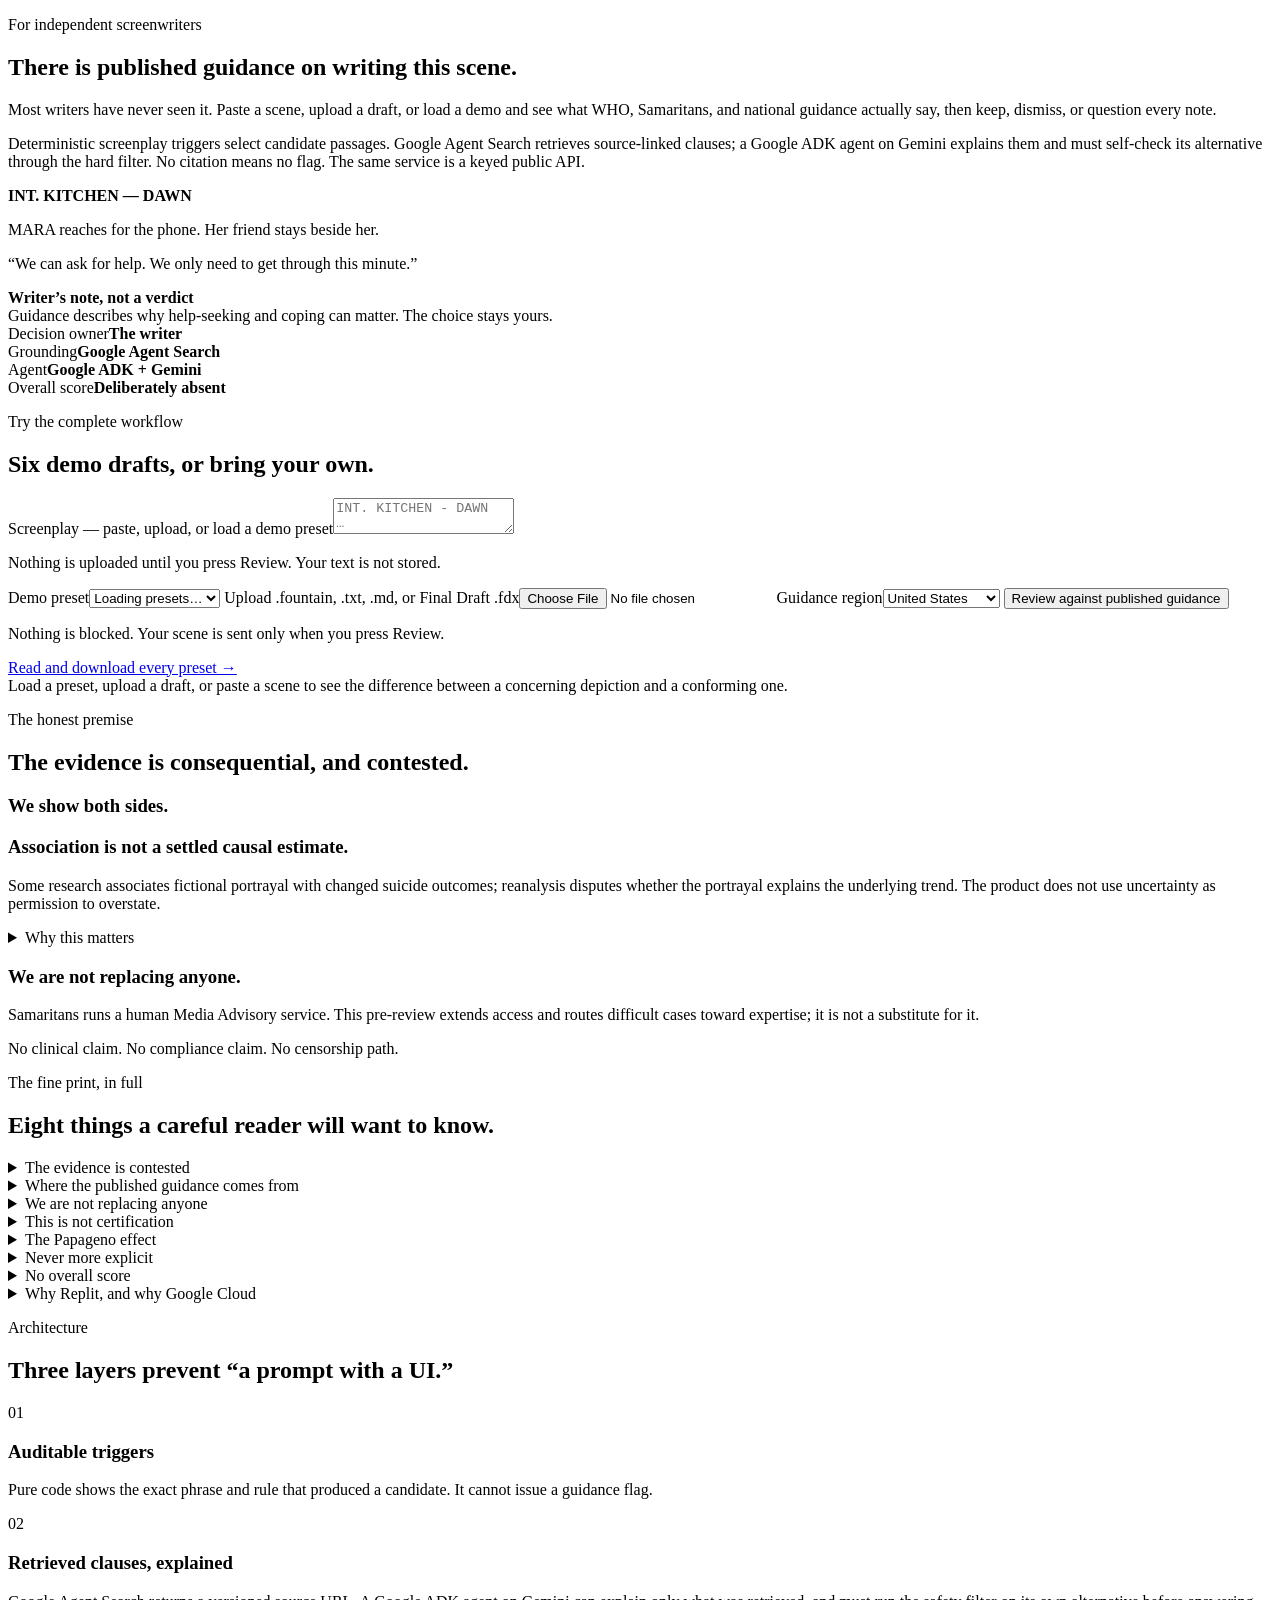
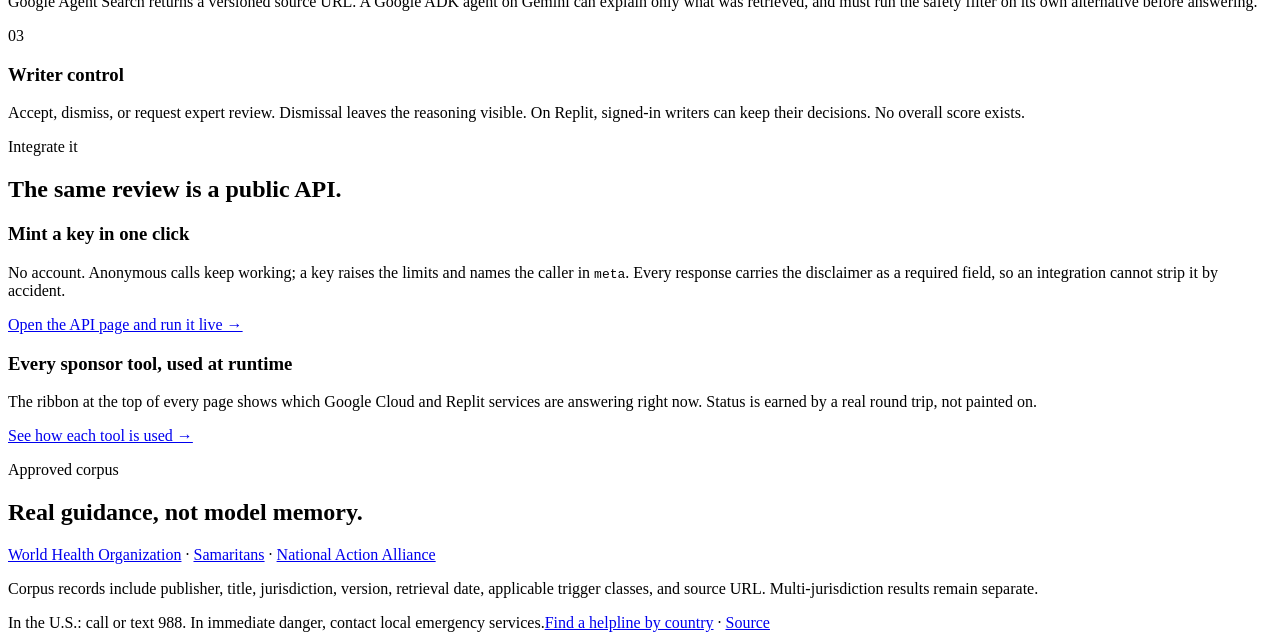
==== commit 150659f6: "Call the API page API, and take the sales voice out of the script The nav said Developers for the pa" ====
--- a/app/web/index.html
+++ b/app/web/index.html
@@ -15,7 +15,7 @@
     </section>
     <div class="facts shell"><div><span>Decision owner</span><strong>The writer</strong></div><div><span>Grounding</span><strong>Google Agent Search</strong></div><div><span>Agent</span><strong>Google ADK + Gemini</strong></div><div><span>Overall score</span><strong>Deliberately absent</strong></div></div>
 
-    <section class="section shell" id="review"><p class="eyebrow">Try the complete workflow</p><h2>Six demo drafts, or bring your own.</h2>
+    <section class="section shell wide" id="review"><p class="eyebrow">Try the complete workflow</p><h2>Six demo drafts, or bring your own.</h2>
       <form class="card editor" data-form>
         <div class="editrow">
           <div><label for="scene">Screenplay — paste, upload, or load a demo preset</label><textarea id="scene" name="screenplay" spellcheck="false" placeholder="INT. KITCHEN - DAWN&#10;…"></textarea><p class="small" data-source-note>Nothing is uploaded until you press Review. Your text is not stored.</p></div>
@@ -36,8 +36,8 @@
 
 
     <section class="section shell"><p class="eyebrow">The fine print, in full</p><h2>Eight things a careful reader will want to know.</h2><div class="grid fineprint">
-      <details class="card"><summary>The evidence is contested</summary><p>Bridge et al., <em>JAMA Psychiatry</em> 2019 associated one series release with increased US youth suicides. The Annenberg Public Policy Center reanalysis found no clear evidence of contagion after controlling for the underlying rise. We cite both. Overstating contested evidence is how a tool like this loses an informed reader.</p></details>
-      <details class="card"><summary>Where the published guidance comes from</summary><p>WHO, <em>Preventing suicide: a resource for filmmakers and others working on stage and screen</em>; Samaritans' guidance on depictions of suicide and self-harm in drama and film; the 2019 National Recommendations for Depicting Suicide (National Action Alliance, SAMHSA, Entertainment Industries Council); Mindframe's resource for stage and screen (Australia); and the Mindset guide's suicide chapter (Canada). Thirty-six attributed clauses, each with a source link and version.</p></details>
+      <details class="card"><summary>The evidence is contested</summary><p>Bridge et al. (2019, <em>JAACAP</em>) and Niederkrotenthaler et al. (2019, <em>JAMA Psychiatry</em>) associated one series release with increased US youth suicides. Romer's 2020 reanalysis (<em>PLOS ONE</em>, Annenberg Public Policy Center) found no clear evidence of contagion after controlling for the underlying rise. We cite both sides. Overstating contested evidence is how a tool like this loses an informed reader.</p></details>
+      <details class="card"><summary>Where the published guidance comes from</summary><p>WHO, <em>Preventing suicide: a resource for filmmakers and others working on stage and screen</em>; Samaritans' guidance on depictions of suicide and self-harm in drama and film; the 2019 National Recommendations for Depicting Suicide (National Action Alliance, SAMHSA, Entertainment Industries Council); Mindframe's resource for stage and screen (Australia); and the Mindset guide's suicide chapter (Canada). Thirty-six attributed clauses, each with a source link and version. The research behind them, fourteen verified studies including the ones that disagree, is on the <a href="/evidence">Evidence page</a> and is retrieved beside every note.</p></details>
       <details class="card"><summary>We are not replacing anyone</summary><p>Samaritans' Media Advice team runs a script review service, staffed by people, with finite capacity. This exists to reach writers that service will never have capacity to serve, and it routes users toward expert review where one is warranted.</p></details>
       <details class="card"><summary>This is not certification</summary><p>We never display "your scene is safe." A pre-review can only report what it detected against a corpus. It is not clinical or professional judgement and cannot substitute for it.</p></details>
       <details class="card"><summary>The Papageno effect</summary><p>Depicting help-seeking, coping and recovery is associated in the literature with protective rather than harmful effects. The tool explains the mechanism rather than issuing a verdict, so a writer learns instead of complying.</p></details>
@@ -47,7 +47,7 @@
     </div></section>
     <section class="section shell"><p class="eyebrow">Architecture</p><h2>Three layers prevent “a prompt with a UI.”</h2><div class="grid3"><article class="card"><span class="number">01</span><h3>Auditable triggers</h3><p>Pure code shows the exact phrase and rule that produced a candidate. It cannot issue a guidance flag.</p></article><article class="card"><span class="number">02</span><h3>Retrieved clauses, explained</h3><p>Google Agent Search returns a versioned source URL. A Google ADK agent on Gemini can explain only what was retrieved, and must run the safety filter on its own alternative before answering.</p></article><article class="card"><span class="number">03</span><h3>Writer control</h3><p>Accept, dismiss, or request expert review. Dismissal leaves the reasoning visible. On Replit, signed-in writers can keep their decisions. No overall score exists.</p></article></div></section>
 
-    <section class="section shell"><p class="eyebrow">Integrate it</p><h2>The same review is a public API.</h2><div class="grid"><article class="card"><h3>Mint a key in one click</h3><p>No account. Anonymous calls keep working; a key raises the limits and names the caller in <code>meta</code>. Every response carries the disclaimer as a required field, so an integration cannot strip it by accident.</p><p><a class="btn" href="/developers">Open the developer page and run it live →</a></p></article><article class="card"><h3>Every sponsor tool, used at runtime</h3><p>The ribbon at the top of every page shows which Google Cloud and Replit services are answering right now. Status is earned by a real round trip, not painted on.</p><p><a class="btn" href="/stack">See how each tool is used →</a></p></article></div></section>
+    <section class="section shell"><p class="eyebrow">Integrate it</p><h2>The same review is a public API.</h2><div class="grid"><article class="card"><h3>Mint a key in one click</h3><p>No account. Anonymous calls keep working; a key raises the limits and names the caller in <code>meta</code>. Every response carries the disclaimer as a required field, so an integration cannot strip it by accident.</p><p><a class="btn" href="/developers">Open the API page and run it live →</a></p></article><article class="card"><h3>Every sponsor tool, used at runtime</h3><p>The ribbon at the top of every page shows which Google Cloud and Replit services are answering right now. Status is earned by a real round trip, not painted on.</p><p><a class="btn" href="/stack">See how each tool is used →</a></p></article></div></section>
 
     <section class="section shell sources"><p class="eyebrow">Approved corpus</p><h2>Real guidance, not model memory.</h2><p><a href="https://www.who.int/publications/i/item/preventing-suicide-a-resource-for-filmmakers-and-others-working-on-stage-and-screen">World Health Organization</a> · <a href="https://www.samaritans.org/about-samaritans/media-guidelines/guidance-portrayals-suicide-and-self-harm-drama/">Samaritans</a> · <a href="https://theactionalliance.org/resource/national-recommendations-depicting-suicide">National Action Alliance</a></p><p class="small">Corpus records include publisher, title, jurisdiction, version, retrieval date, applicable trigger classes, and source URL. Multi-jurisdiction results remain separate.</p></section>
   </main>
@@ -55,6 +55,7 @@
   <script src="/static/site.js"></script>
   <script>
     let presets = [], currentPreset = null, lastResult = null, writer = null;
+    const ALT_HEADING = 'One alternative that keeps the drama';
     const decisions = [];
     const $ = window.$q;
 
@@ -178,6 +179,20 @@
           body.append(meta2); row.append(body); srcs.append(row);
         });
         note.append(srcs);
+        if (flag.evidence && flag.evidence.length) {
+          const ev = el('details', undefined, 'fold evidence');
+          ev.append(el('summary', 'Why the guidance says this · ' + flag.evidence.length + ' stud' + (flag.evidence.length === 1 ? 'y' : 'ies') + ' retrieved by Google Agent Search'));
+          const evbody = el('div', undefined, 'foldbody'); ev.append(evbody);
+          flag.evidence.forEach(x => {
+            const row = el('div', undefined, 'evrow');
+            const head = el('div'); head.append(el('strong', x.title)); head.append(el('span', ' · ' + String(x.authors).split(',')[0] + (String(x.authors).includes(',') ? ' et al.' : '') + ' · ' + x.journal + ' ' + x.year + ' · ', 'small'));
+            const a = el('a', 'doi:' + x.doi); a.href = 'https://doi.org/' + x.doi; a.target = '_blank'; a.rel = 'noreferrer'; head.append(a);
+            row.append(head, el('p', x.finding, 'small'), el('p', 'For the writer: ' + x.relevance, 'small'));
+            evbody.append(row);
+          });
+          const more = el('a', 'All records and the studies that disagree →'); more.href = '/evidence'; more.className = 'small'; evbody.append(more);
+          note.append(ev);
+        }
         if (flag.jurisdictions && Object.keys(flag.jurisdictions).length > 1) {
           const jp = el('div', undefined, 'jurisdictions');
           const names = Object.entries(flag.jurisdictions).map(([j, ids]) => j + ' (' + ids.length + ')').join(' · ');
@@ -192,7 +207,23 @@
         if (flag.agent && typeof flag.agent.self_check_calls === 'number') who.append(el('span', 'self-checks: ' + flag.agent.self_check_calls, 'modelchip'));
         if (flag.agent && flag.agent.runtime) who.append(el('span', { vertex_ai_agent_engine: 'Agent Engine', adk_in_process: 'ADK in-process', adk_in_process_fallback: 'ADK in-process (Agent Engine fallback)' }[flag.agent.runtime] || flag.agent.runtime, 'modelchip'));
         if (flag.agent && flag.agent.model_armor) who.append(el('span', 'Model Armor: ' + (flag.agent.model_armor.status === 'screened' ? (flag.agent.model_armor.match ? 'withheld' : 'clear') : flag.agent.model_armor.status), 'modelchip'));
-        rev.append(who, el('p', (flag.agent && flag.agent.text) || 'No alternative was generated.')); note.append(rev);
+        rev.append(who);
+        const agentText = (flag.agent && flag.agent.text) || 'No alternative was generated.';
+        const cut = agentText.indexOf(ALT_HEADING);
+        if (cut >= 0) {
+          const why = agentText.slice(0, cut).replace(/^\s*Why this guidance may apply\s*/i, '').trim();
+          const alt = agentText.slice(cut + ALT_HEADING.length).trim();
+          if (why) {
+            const fold = el('details', undefined, 'fold');
+            fold.append(el('summary', 'Why this guidance may apply'));
+            const body = el('div', undefined, 'foldbody'); body.append(el('p', why)); fold.append(body);
+            rev.append(fold);
+          }
+          rev.append(el('p', ALT_HEADING, 'althead'), el('p', alt));
+        } else {
+          rev.append(el('p', agentText));
+        }
+        note.append(rev);
         const controls = el('div', undefined, 'controls');
         const reason = el('input'); reason.type = 'text'; reason.placeholder = 'Your reason (kept with the decision)'; reason.maxLength = 2000;
         [['Accept note', 'accepted'], ['Dismiss note', 'dismissed'], ['Request expert review', 'expert_review']].forEach(pair => { const b = el('button', pair[0]); b.type = 'button'; b.onclick = () => recordDecision(flag, pair[1], reason.value.trim(), state, note); controls.append(b); });
@@ -245,7 +276,7 @@
           if (ev.event === 'parsed') step(ev.scenes + ' scene(s) parsed · ' + ev.candidates + ' deterministic candidate(s)' + (ev.trigger_classes.length ? ': ' + ev.trigger_classes.map(k => CLASS_LABEL[k] || k).join(', ') : ''), 'done');
           else if (ev.event === 'retrieving') step('Agent Search · retrieving clauses for ' + (ev.scene_id === 'document' ? 'the whole document' : ev.heading), 'busy');
           else if (ev.event === 'retrieved') { const li = prog.lastElementChild; if (li) { li.className = 'done'; li.textContent = 'Agent Search · ' + ev.clause_count + ' clause(s) for ' + (ev.scene_id === 'document' ? 'the whole document' : ev.scene_id) + (ev.publishers.length ? ' from ' + ev.publishers.join(', ') : ''); } }
-          else if (ev.event === 'explaining') step((ev.runtime === 'vertex_ai_agent_engine' ? 'Agent Engine' : 'ADK') + ' · GuidanceContextReviewer explaining ' + ev.scene_id, 'busy');
+          else if (ev.event === 'explaining') step((ev.runtime === 'vertex_ai_agent_engine' ? 'Agent Engine' : 'ADK') + ' · GuidanceContextReviewer explaining ' + ev.scene_id + (ev.evidence ? ' · ' + ev.evidence + ' research record(s) retrieved' : ''), 'busy');
           else if (ev.event === 'explained') step('Explained ' + ev.scene_id + ' · filter ' + ev.safety_filter + ' · self-checks ' + ev.self_check_calls + ' · Model Armor ' + ev.model_armor + ' · ' + (ev.runtime === 'vertex_ai_agent_engine' ? 'Agent Engine' : 'in-process'), 'done');
           else if (ev.event === 'complete') step(ev.notes + ' guidance note(s) in ' + ev.latency_ms + ' ms', 'done');
         });
